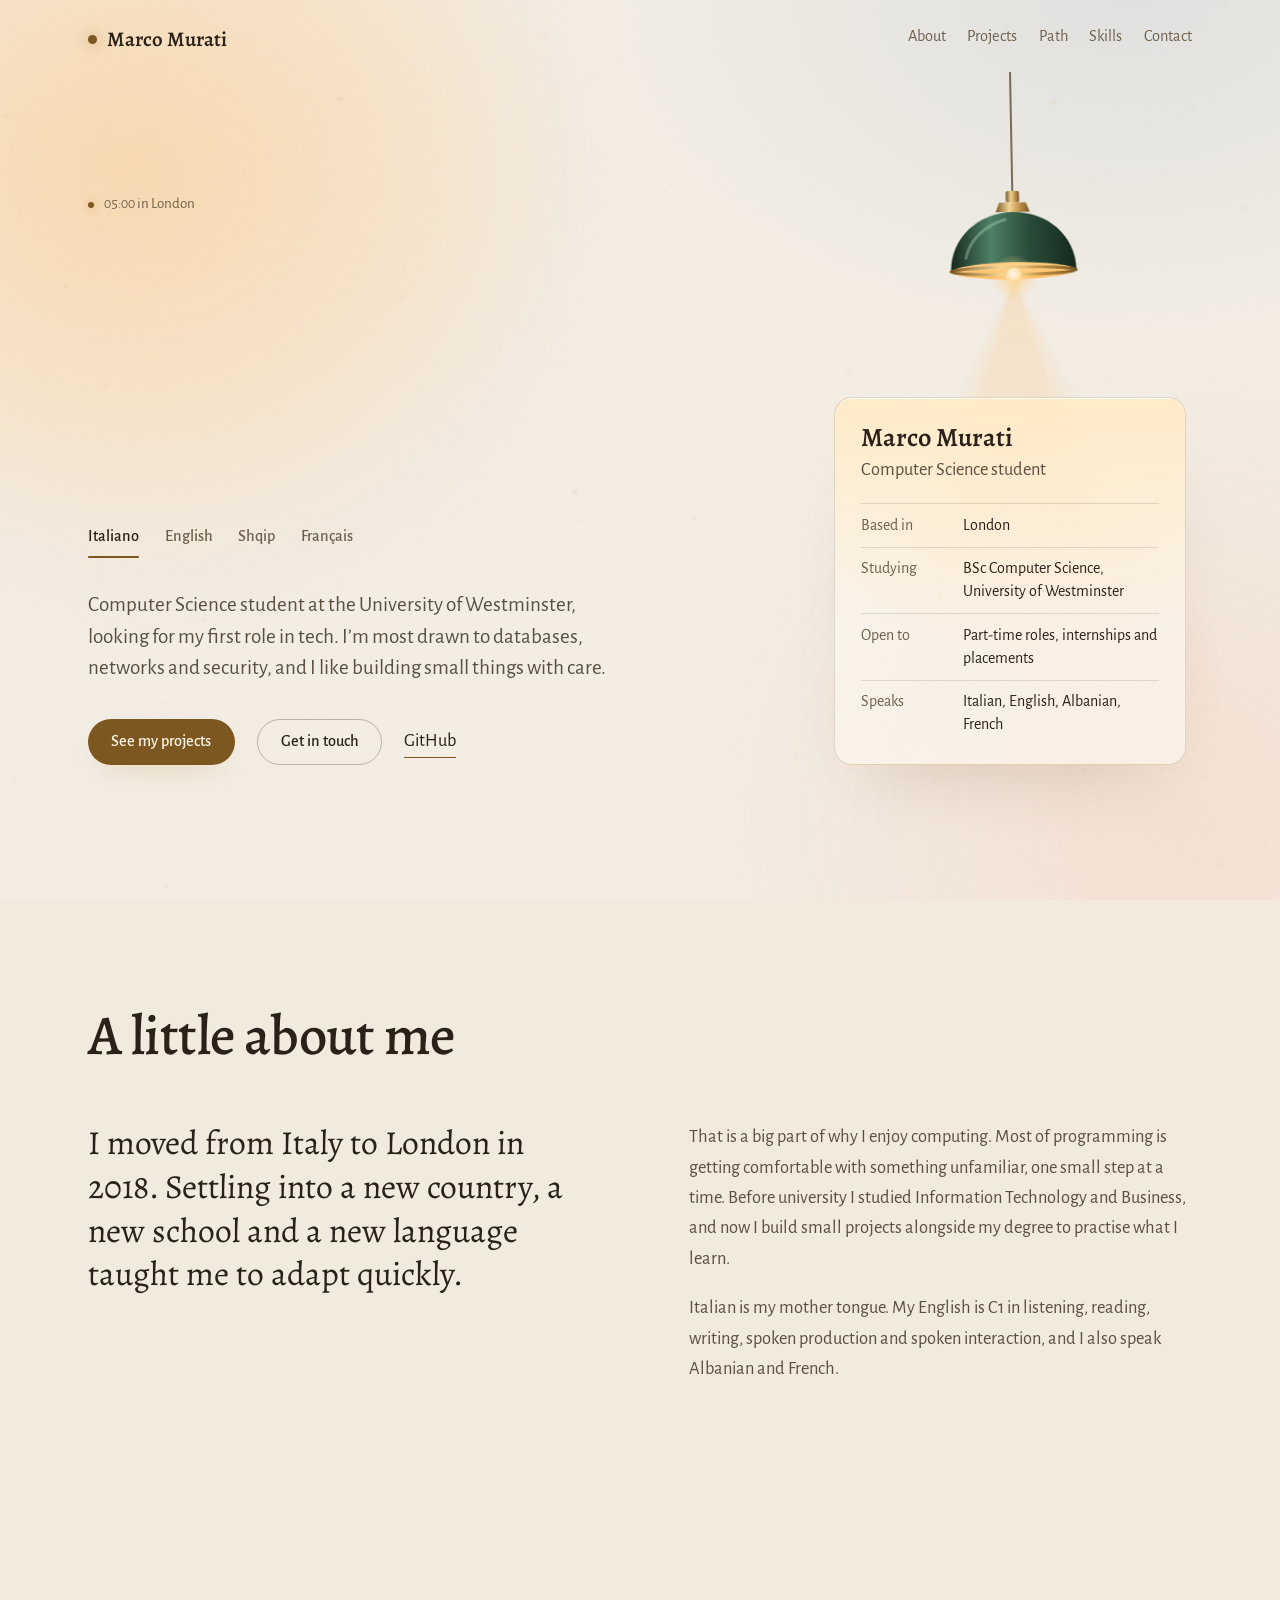
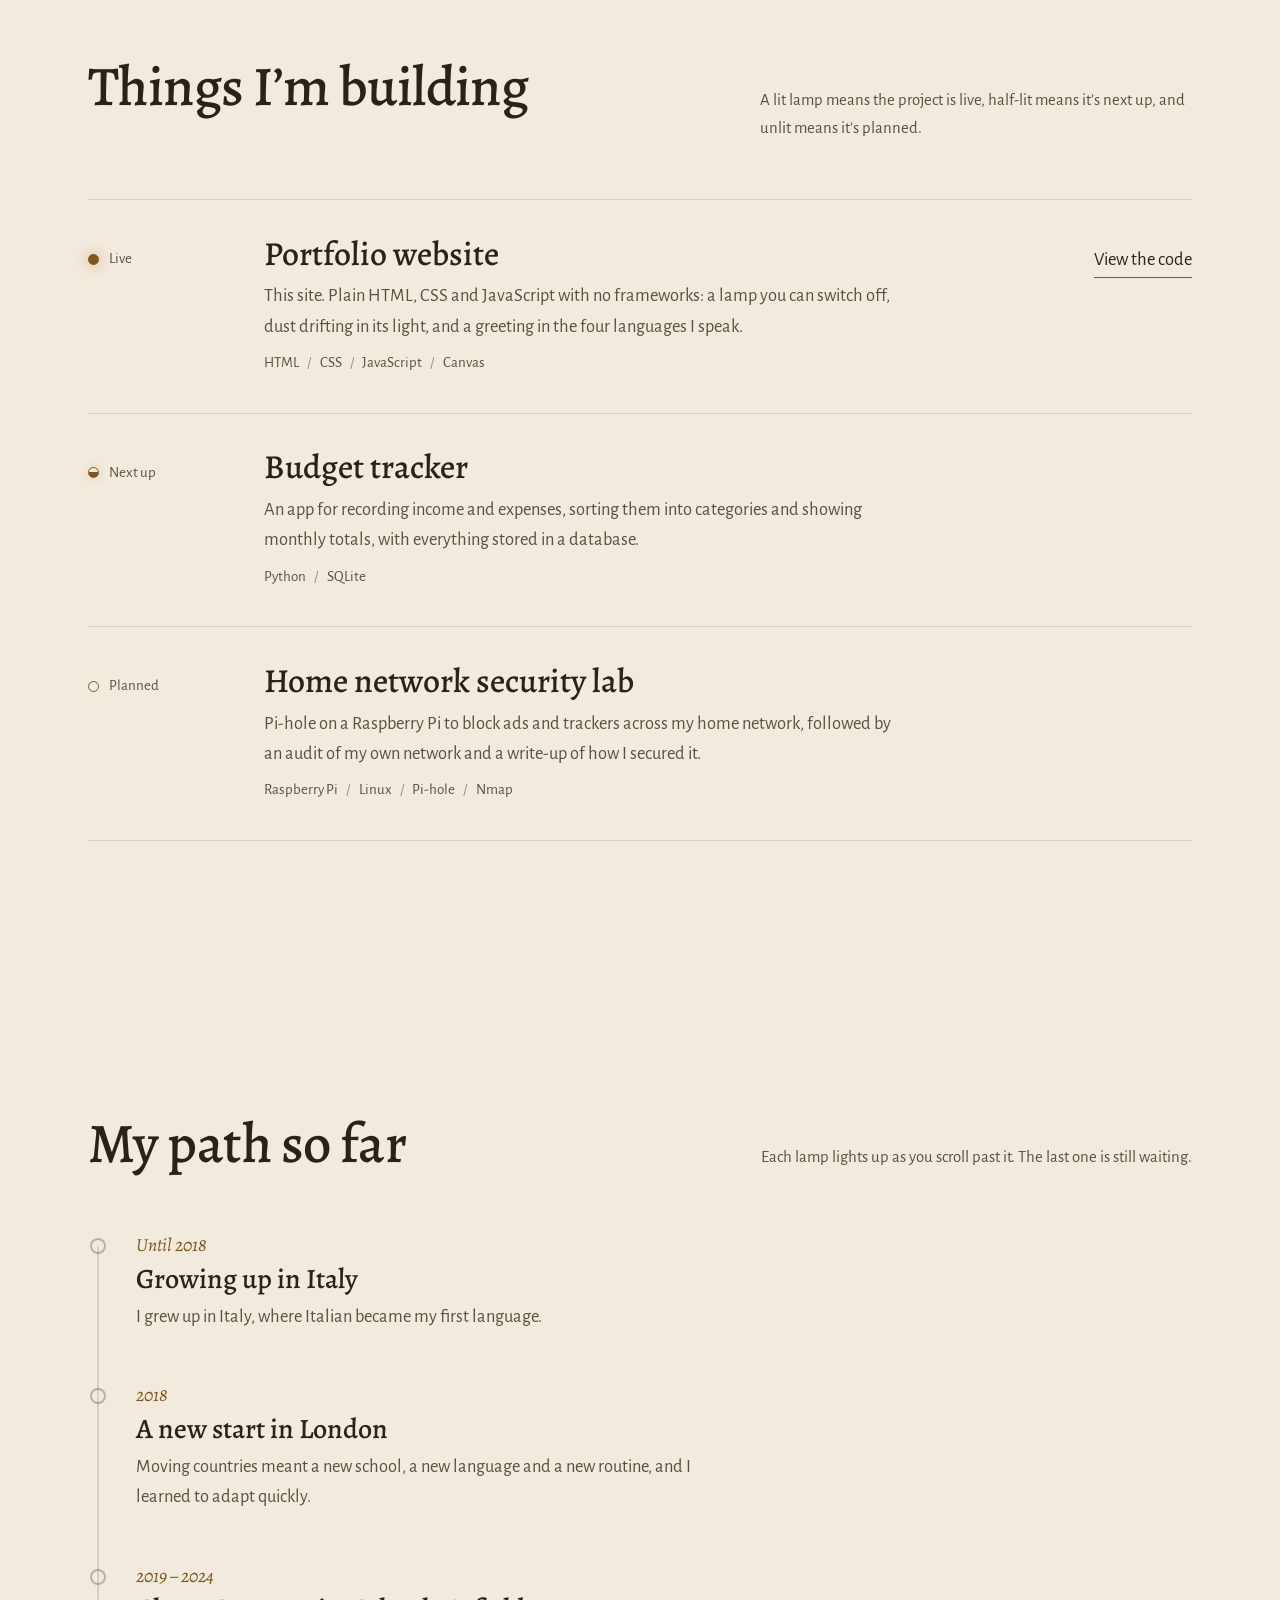
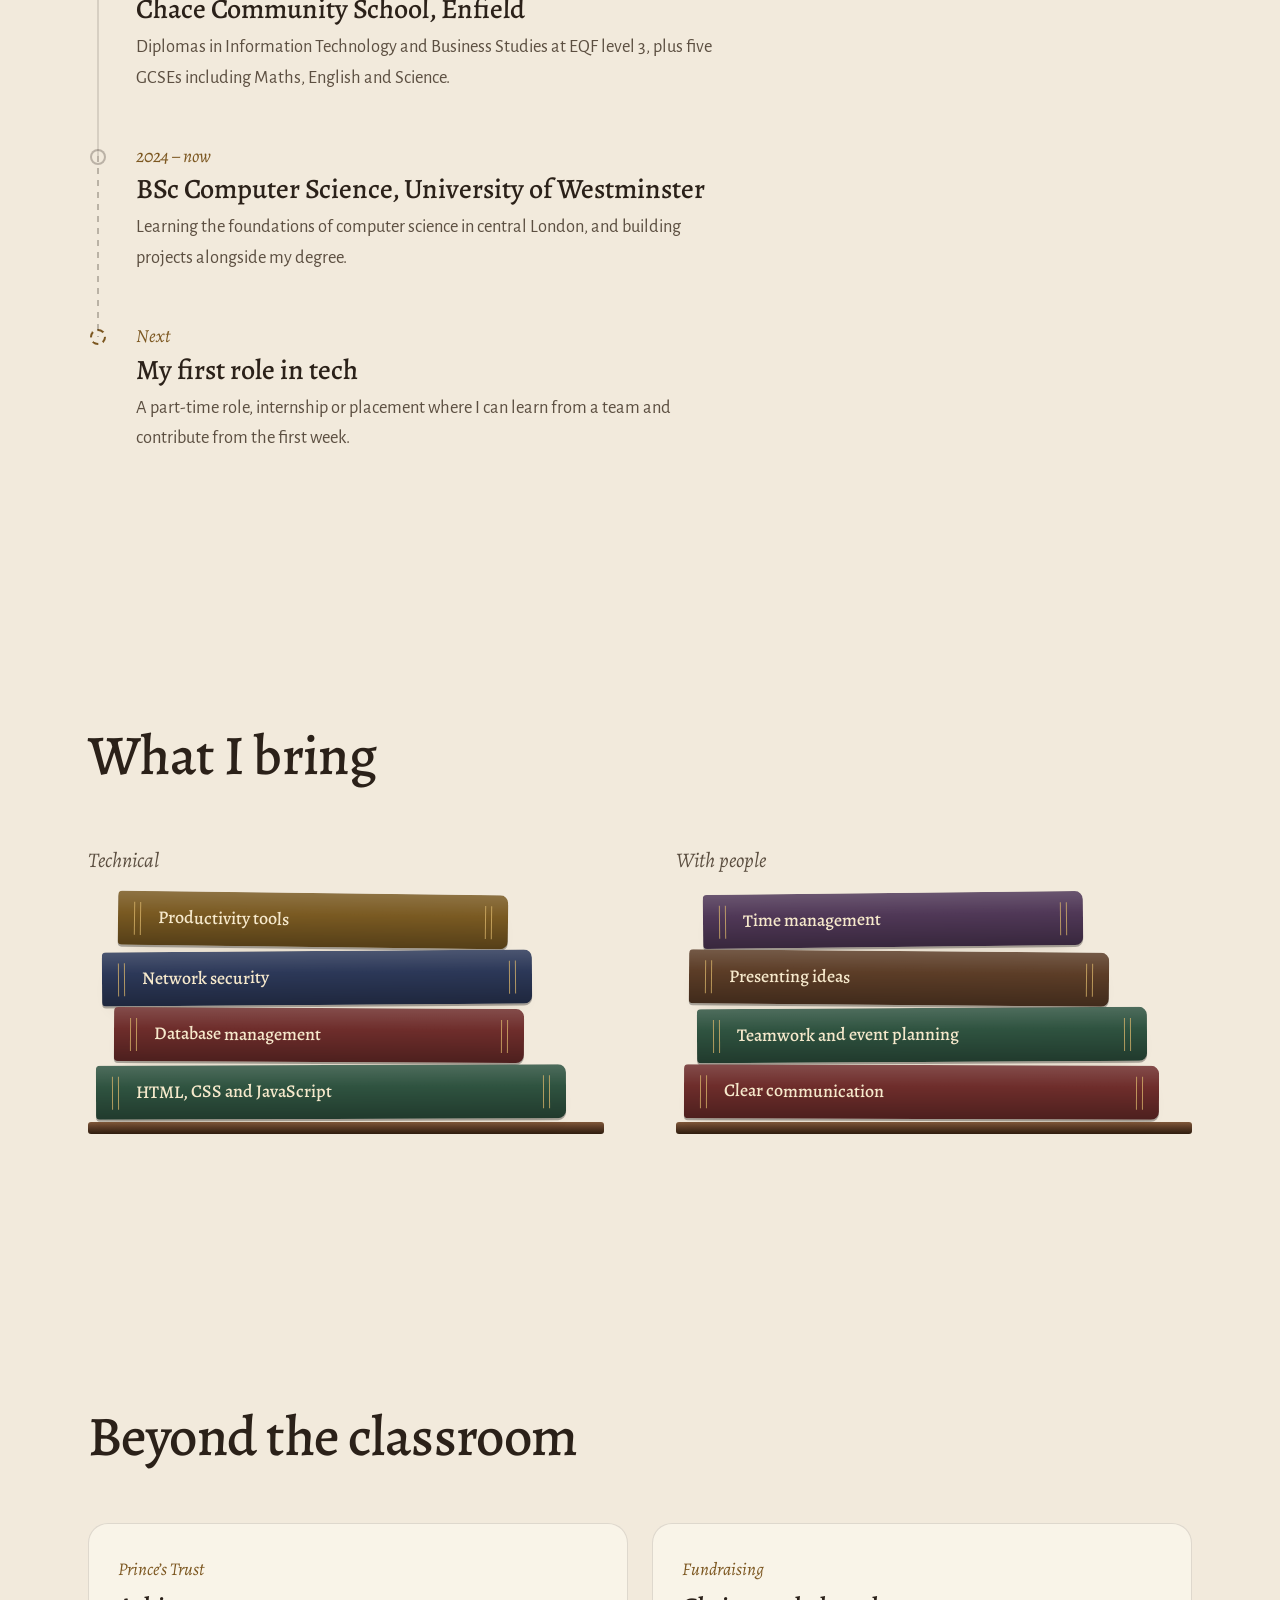
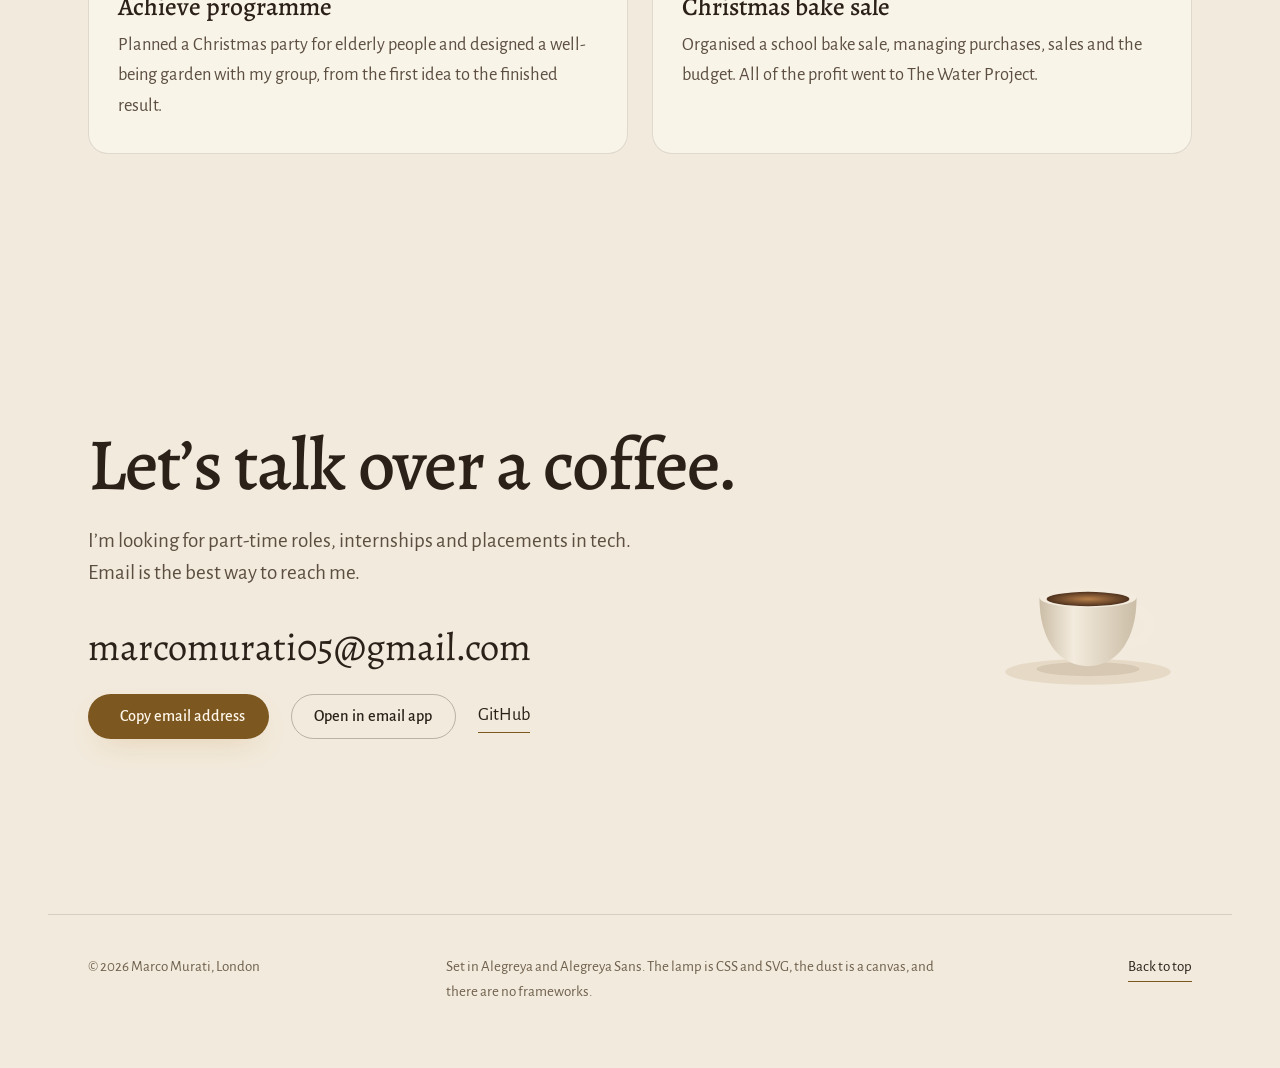
==== index.html @ 378759bd "Add files via upload" ====
<!DOCTYPE html>
<html lang="en">
<head>
<meta charset="UTF-8">
<meta name="viewport" content="width=device-width, initial-scale=1.0, viewport-fit=cover">
<title>Marco Murati</title>
<meta name="description" content="Marco Murati, Computer Science student at the University of Westminster, London.">
<link rel="preconnect" href="https://fonts.googleapis.com">
<link rel="preconnect" href="https://fonts.gstatic.com" crossorigin>
<link href="https://fonts.googleapis.com/css2?family=Alegreya:ital,wght@0,400..800;1,400..800&family=Alegreya+Sans:ital,wght@0,400;0,500;0,700;1,400&display=swap" rel="stylesheet">
<script>document.documentElement.classList.add("js");</script>
<style>
/* Concept: an evening study in London. A hanging lamp lights the page, dust drifts in its beam,
   and the room deepens from dusk to evening as you scroll. Dark theme is the evening, light theme the morning.
   Layout: one generous left-aligned column; the hero pairs a large greeting with the lamp and a name card. */
:root {
  --bg: #16110e;
  --sky-a-base: #17141a;
  --sky-a-1: rgba(118, 138, 190, 0.12);
  --sky-a-2: rgba(255, 170, 90, 0.10);
  --sky-b-base: #1b130e;
  --sky-b-1: rgba(255, 155, 75, 0.14);
  --sky-b-2: rgba(70, 125, 95, 0.11);
  --glow-1: rgba(255, 172, 92, 0.15);
  --glow-2: rgba(255, 120, 72, 0.08);
  --grain: 0.07;

  --ink: #f2e8d8;
  --ink-soft: #cdbda5;
  --ink-faint: #9d8d77;
  --rule: rgba(242, 232, 216, 0.12);
  --rule-strong: rgba(242, 232, 216, 0.26);
  --brass: #dcb672;
  --brass-ink: #20170f;
  --brass-glow: rgba(232, 180, 100, 0.45);
  --brass-glow-soft: rgba(232, 180, 100, 0.18);
  --surface: rgba(255, 236, 210, 0.045);
  --card-lit: rgba(255, 200, 130, 0.13);
  --card-edge: rgba(255, 226, 180, 0.2);
  --spot: rgba(255, 196, 120, 0.10);
  --header-bg: rgba(22, 17, 14, 0.74);
  --beam: rgba(255, 196, 120, 0.2);
  --text-glow: rgba(255, 186, 104, 0.22);
  --mote: #ffd6a0;
  --mote-strength: 1;
  --shadow: rgba(0, 0, 0, 0.45);
  --cord-color: #7a6752;
  --steam: rgba(242, 232, 216, 0.34);

  /* Objects in the room look the same morning and evening */
  --enamel-1: #4f8065;
  --enamel-2: #2a4d3a;
  --enamel-3: #15281e;
  --enamel-hi: #a3c7ae;
  --metal-1: #f0d595;
  --metal-2: #c0934a;
  --metal-3: #7a5622;
  --bulb-1: #fffaf0;
  --bulb-2: #ffd38a;
  --glow-in: #ffb95e;
  --book-hi: rgba(255, 255, 255, 0.15);
  --book-lo: rgba(0, 0, 0, 0.3);
  --book-ink: #f6e9cc;
  --gilt: #dcb76c;
  --book-green: #2f5340;
  --book-oxblood: #6e2d2b;
  --book-navy: #2c3858;
  --book-ochre: #7a5a22;
  --book-plum: #503857;
  --book-walnut: #5c3d27;
  --plank: #5a3b26;
  --plank-hi: #80583a;
  --plank-lo: #2f1d0e;
  --cup: #f3ebdd;
  --cup-shade: #cbbda6;
  --saucer: #e6dac6;
  --coffee: #3a2215;
  --crema: #b8804a;

  --serif: "Alegreya", "Iowan Old Style", "Palatino Linotype", Palatino, Georgia, serif;
  --sans: "Alegreya Sans", "Gill Sans", "Segoe UI", system-ui, -apple-system, sans-serif;
  --step--1: 0.94rem;
  --step-0: 1.15rem;
  --step-1: 1.32rem;
  --page: 74rem;
  --ease: cubic-bezier(0.2, 0.75, 0.1, 1);
  color-scheme: dark;
}
@media (prefers-color-scheme: light) {
  :root:not([data-theme="dark"]) {
    --bg: #f2eadc;
    --sky-a-base: #f4eee5;
    --sky-a-1: rgba(150, 176, 205, 0.2);
    --sky-a-2: rgba(255, 206, 140, 0.32);
    --sky-b-base: #f1e3ca;
    --sky-b-1: rgba(255, 172, 92, 0.24);
    --sky-b-2: rgba(120, 165, 125, 0.14);
    --glow-1: rgba(255, 196, 120, 0.3);
    --glow-2: rgba(255, 150, 100, 0.14);
    --grain: 0.05;
    --ink: #2b2119;
    --ink-soft: #5c4f41;
    --ink-faint: #6f604d;
    --rule: rgba(43, 33, 25, 0.13);
    --rule-strong: rgba(43, 33, 25, 0.28);
    --brass: #7c5720;
    --brass-ink: #fff7ea;
    --brass-glow: rgba(190, 130, 50, 0.35);
    --brass-glow-soft: rgba(190, 130, 50, 0.16);
    --surface: rgba(255, 251, 243, 0.55);
    --card-lit: rgba(255, 234, 196, 0.9);
    --card-edge: rgba(255, 255, 255, 0.75);
    --spot: rgba(255, 190, 110, 0.18);
    --header-bg: rgba(242, 234, 220, 0.8);
    --beam: rgba(255, 184, 96, 0.22);
    --text-glow: transparent;
    --mote: #c4893a;
    --mote-strength: 0.55;
    --shadow: rgba(90, 60, 25, 0.2);
    --cord-color: #7a6a56;
    --steam: rgba(43, 33, 25, 0.28);
    color-scheme: light;
  }
}
:root[data-theme="light"] {
  --bg: #f2eadc;
  --sky-a-base: #f4eee5;
  --sky-a-1: rgba(150, 176, 205, 0.2);
  --sky-a-2: rgba(255, 206, 140, 0.32);
  --sky-b-base: #f1e3ca;
  --sky-b-1: rgba(255, 172, 92, 0.24);
  --sky-b-2: rgba(120, 165, 125, 0.14);
  --glow-1: rgba(255, 196, 120, 0.3);
  --glow-2: rgba(255, 150, 100, 0.14);
  --grain: 0.05;
  --ink: #2b2119;
  --ink-soft: #5c4f41;
  --ink-faint: #6f604d;
  --rule: rgba(43, 33, 25, 0.13);
  --rule-strong: rgba(43, 33, 25, 0.28);
  --brass: #7c5720;
  --brass-ink: #fff7ea;
  --brass-glow: rgba(190, 130, 50, 0.35);
  --brass-glow-soft: rgba(190, 130, 50, 0.16);
  --surface: rgba(255, 251, 243, 0.55);
  --card-lit: rgba(255, 234, 196, 0.9);
  --card-edge: rgba(255, 255, 255, 0.75);
  --spot: rgba(255, 190, 110, 0.18);
  --header-bg: rgba(242, 234, 220, 0.8);
  --beam: rgba(255, 184, 96, 0.22);
  --text-glow: transparent;
  --mote: #c4893a;
  --mote-strength: 0.55;
  --shadow: rgba(90, 60, 25, 0.2);
  --cord-color: #7a6a56;
  --steam: rgba(43, 33, 25, 0.28);
  color-scheme: light;
}

/* ---------- Basics ---------- */
* { box-sizing: border-box; }
html { scroll-behavior: smooth; }
body {
  background: var(--bg);
  color: var(--ink);
  font-family: var(--sans);
  font-size: var(--step-0);
  line-height: 1.65;
  -webkit-font-smoothing: antialiased;
  text-rendering: optimizeLegibility;
}
::selection { background: var(--brass); color: var(--brass-ink); }
h1, h2, h3 { margin: 0; font-family: var(--serif); font-weight: 500; line-height: 1.1; text-wrap: balance; }
p { margin: 0; }
a { color: inherit; }
a:focus-visible, button:focus-visible { outline: 2px solid var(--brass); outline-offset: 4px; border-radius: 6px; }
.sr-only { position: absolute; width: 1px; height: 1px; padding: 0; margin: -1px; overflow: hidden; clip: rect(0 0 0 0); white-space: nowrap; border: 0; }

.site { position: relative; overflow-x: clip; }
.wrap {
  width: 100%;
  max-width: var(--page);
  margin-inline: auto;
  padding-left: max(16px, env(safe-area-inset-left, 0px));
  padding-right: max(16px, env(safe-area-inset-right, 0px));
}
@media (min-width: 48rem) {
  .wrap {
    padding-left: max(2.5rem, env(safe-area-inset-left, 0px));
    padding-right: max(2.5rem, env(safe-area-inset-right, 0px));
  }
}

/* ---------- The room: background light, dust and grain ---------- */
.scene { position: fixed; inset: 0; z-index: 0; overflow: hidden; pointer-events: none; contain: strict; }
.sky { position: absolute; inset: 0; }
.sky-a {
  background:
    radial-gradient(60% 55% at 88% 0%, var(--sky-a-1), transparent 70%),
    radial-gradient(55% 60% at 8% 18%, var(--sky-a-2), transparent 70%),
    var(--sky-a-base);
}
.sky-b {
  opacity: 0;
  background:
    radial-gradient(70% 60% at 55% 100%, var(--sky-b-1), transparent 70%),
    radial-gradient(50% 60% at 0% 60%, var(--sky-b-2), transparent 70%),
    var(--sky-b-base);
}
.glow { position: absolute; width: 72vmax; height: 72vmax; border-radius: 50%; transition: opacity 0.8s ease; will-change: transform; }
.glow-1 { left: -24vmax; top: -22vmax; background: radial-gradient(closest-side, var(--glow-1), transparent); animation: drift-a 40s ease-in-out infinite alternate; }
.glow-2 { right: -28vmax; bottom: -30vmax; background: radial-gradient(closest-side, var(--glow-2), transparent); animation: drift-b 52s ease-in-out infinite alternate; }
.site[data-lamp="off"] .glow { opacity: 0.4; }
@keyframes drift-a {
  0% { transform: translate3d(0, 0, 0) scale(1); }
  50% { transform: translate3d(9vmax, 7vmax, 0) scale(1.08); }
  100% { transform: translate3d(4vmax, 16vmax, 0) scale(0.95); }
}
@keyframes drift-b {
  0% { transform: translate3d(0, 0, 0) scale(1); }
  50% { transform: translate3d(-10vmax, -6vmax, 0) scale(1.1); }
  100% { transform: translate3d(-3vmax, -14vmax, 0) scale(0.97); }
}
.motes { position: absolute; inset: 0; width: 100%; height: 100%; }
.grain {
  position: absolute;
  inset: 0;
  opacity: var(--grain);
  background-image: url("data:image/svg+xml,%3Csvg xmlns='http://www.w3.org/2000/svg' width='180' height='180'%3E%3Cfilter id='n'%3E%3CfeTurbulence type='fractalNoise' baseFrequency='0.8' numOctaves='3' stitchTiles='stitch'/%3E%3CfeColorMatrix values='0 0 0 0 0.5 0 0 0 0 0.5 0 0 0 0 0.5 0 0 0 0.7 0'/%3E%3C/filter%3E%3Crect width='100%25' height='100%25' filter='url(%23n)'/%3E%3C/svg%3E");
}

/* ---------- Header ---------- */
.site-header {
  position: sticky;
  top: env(safe-area-inset-top, 0px);
  z-index: 30;
  border-bottom: 1px solid transparent;
  transition: background-color 0.4s ease, border-color 0.4s ease;
}
.site-header.is-scrolled {
  background: var(--header-bg);
  border-bottom-color: var(--rule);
  -webkit-backdrop-filter: blur(14px);
  backdrop-filter: blur(14px);
}
.nav { display: flex; align-items: center; justify-content: space-between; gap: 0.5rem 1.5rem; flex-wrap: wrap; padding-block: 0.9rem; }
.brand { display: inline-flex; align-items: center; gap: 0.65rem; font-family: var(--serif); font-weight: 600; font-size: 1.3rem; color: var(--ink); text-decoration: none; }
.brand-dot {
  width: 9px; height: 9px; border-radius: 50%;
  background: var(--brass);
  box-shadow: 0 0 14px 2px var(--brass-glow);
  transition: background-color 0.4s ease, box-shadow 0.4s ease;
}
.site[data-lamp="off"] .brand-dot { background: transparent; box-shadow: inset 0 0 0 1.5px var(--brass); }
.nav-menu { position: relative; }
.nav-links { display: flex; flex-wrap: wrap; gap: 0.2rem 1.35rem; list-style: none; margin: 0; padding: 0 0 0.4rem; font-size: 1.02rem; }
.nav-links a { color: var(--ink-faint); text-decoration: none; transition: color 0.3s ease; }
.nav-links a:hover, .nav-links a.is-active { color: var(--ink); }
.nav-indicator {
  position: absolute; left: 0; top: 0; height: 2px; width: 0;
  border-radius: 2px;
  background: var(--brass);
  box-shadow: 0 0 10px var(--brass-glow);
  opacity: 0;
  pointer-events: none;
  transition: transform 0.6s var(--ease), width 0.6s var(--ease), opacity 0.35s ease;
}
.progress {
  position: absolute; left: 0; right: 0; bottom: -1px; height: 2px;
  transform-origin: 0 50%;
  transform: scaleX(0);
  background: linear-gradient(90deg, transparent, var(--brass));
  pointer-events: none;
}

/* ---------- Buttons and links ---------- */
.btn {
  display: inline-flex; align-items: center; gap: 0.55rem;
  padding: 0.8rem 1.4rem;
  border-radius: 999px;
  border: 1px solid transparent;
  font: 500 1.02rem/1.1 var(--sans);
  text-decoration: none;
  cursor: pointer;
  transition: transform 0.3s var(--ease), box-shadow 0.4s ease, background-color 0.35s ease, color 0.35s ease, border-color 0.35s ease;
}
.btn-primary { background: var(--brass); color: var(--brass-ink); box-shadow: 0 12px 30px -14px var(--brass-glow); }
.btn-primary:hover { transform: translateY(-2px); box-shadow: 0 18px 38px -14px var(--brass-glow); }
.btn-ghost { background: transparent; color: var(--ink); border-color: var(--rule-strong); }
.btn-ghost:hover { border-color: var(--brass); color: var(--brass); transform: translateY(-2px); }
.text-link {
  color: var(--ink);
  text-decoration: none;
  padding-bottom: 2px;
  background: linear-gradient(var(--brass), var(--brass)) 0 100% / 100% 1px no-repeat;
  transition: color 0.3s ease, background-size 0.3s ease;
}
.text-link:hover { color: var(--brass); background-size: 100% 2px; }

/* ---------- Hero ---------- */
main, .site-footer { position: relative; z-index: 1; }
.hero { position: relative; display: grid; grid-template-columns: minmax(0, 1fr); padding-bottom: clamp(4rem, 9vw, 6.5rem); }
.hero-main { position: relative; z-index: 1; min-width: 0; display: grid; padding-top: 6.5rem; pointer-events: none; }
.hero-main > * { pointer-events: auto; }
.clock { justify-self: start; display: inline-flex; align-items: center; gap: 0.6rem; margin-bottom: 1.3rem; font-size: var(--step--1); color: var(--ink-faint); font-variant-numeric: tabular-nums; }
.clock::before { content: ""; width: 6px; height: 6px; border-radius: 50%; background: var(--brass); box-shadow: 0 0 10px 1px var(--brass-glow); }
.greeting { font-weight: 500; }
.greet {
  display: block;
  font-size: min(6.5rem, 12.5vw);
  line-height: 1.04;
  letter-spacing: -0.015em;
  color: var(--ink);
  text-shadow: 0 0 0.6em var(--text-glow);
}
.greet-line { display: block; overflow: hidden; padding: 0.08em 0.1em 0.18em 0; margin-bottom: -0.2em; }
.greet-text { display: inline-block; white-space: nowrap; }
.ch {
  display: inline-block;
  transition:
    transform 0.9s var(--ease) calc(var(--base, 0ms) + var(--i, 0) * 26ms),
    opacity 0.7s ease calc(var(--base, 0ms) + var(--i, 0) * 26ms);
}
.greet.is-pre .ch { transform: translateY(115%); opacity: 0; transition: none; }
.greet.is-out .ch {
  transform: translateY(-115%);
  opacity: 0;
  transition:
    transform 0.5s cubic-bezier(0.55, 0, 0.8, 0.2) calc(var(--i, 0) * 14ms),
    opacity 0.4s ease calc(var(--i, 0) * 14ms);
}
html.js .greet { visibility: hidden; animation: show-anyway 0s 2.5s forwards; }
html.js .greet.is-built { visibility: visible; animation: none; }
@keyframes show-anyway { to { visibility: visible; } }
.greet-measure { position: absolute; left: -9999px; top: 0; visibility: hidden; white-space: nowrap; font-family: var(--serif); font-weight: 500; letter-spacing: -0.015em; font-size: 100px; line-height: 1; pointer-events: none; }

.switcher { position: relative; justify-self: start; display: flex; flex-wrap: wrap; gap: 0.3rem 1.6rem; margin-top: 1.5rem; padding-bottom: 0.6rem; }
.switch {
  appearance: none; background: none; border: 0; padding: 0.2rem 0; margin: 0;
  font: 500 1.02rem/1.3 var(--sans);
  color: var(--ink-faint);
  cursor: pointer;
  transition: color 0.3s ease;
}
.switch:hover, .switch.is-active { color: var(--ink); }
.switch-track {
  position: absolute; left: 0; top: 0; height: 2px; width: 0;
  border-radius: 2px;
  overflow: hidden;
  background: var(--rule-strong);
  transition: transform 0.6s var(--ease), width 0.6s var(--ease);
}
.switch-fill { position: absolute; inset: 0; background: var(--brass); transform-origin: 0 50%; }
.switch-fill.run { animation: fill-line var(--cycle, 4.4s) linear forwards; }
.switcher.paused .switch-fill.run { animation-play-state: paused; }
@keyframes fill-line { from { transform: scaleX(0); } to { transform: scaleX(1); } }

.intro { margin-top: 1.8rem; max-width: 33rem; font-size: var(--step-1); line-height: 1.5; color: var(--ink-soft); }
.hero-actions { justify-self: start; display: flex; flex-wrap: wrap; align-items: center; gap: 0.85rem 1.4rem; margin-top: 2.2rem; }

/* The hanging lamp */
.hero-aside { display: contents; }
.pendant {
  --shade-w: 4.6rem;
  --cord-len: 1.6rem;
  --beam-w: 21rem;
  --beam-h: 25rem;
  position: absolute;
  top: 0;
  right: calc(max(16px, env(safe-area-inset-right, 0px)) + 0.25rem);
  z-index: 0;
  width: var(--shade-w);
  transform-origin: 50% 0;
  will-change: transform;
}
.pendant-drop { position: relative; }
.cord { display: block; width: 2px; height: var(--cord-len); margin-inline: auto; background: var(--cord-color); }
.shade-btn {
  display: block;
  width: var(--shade-w);
  margin: -1px auto 0;
  padding: 0;
  border: 0;
  background: none;
  cursor: pointer;
  border-radius: 50% 50% 16px 16px / 70% 70% 16px 16px;
  -webkit-tap-highlight-color: transparent;
}
.shade { display: block; width: 100%; height: auto; overflow: visible; }
.lamp-inner, .lamp-bulb, .lamp-halo { transition: opacity 0.25s ease; }
.site[data-lamp="off"] .lamp-inner { opacity: 0.12; }
.site[data-lamp="off"] .lamp-bulb { opacity: 0.35; }
.site[data-lamp="off"] .lamp-halo { opacity: 0; }
.beam {
  position: absolute;
  left: 50%;
  top: calc(var(--cord-len) + var(--shade-w) * 0.56);
  width: var(--beam-w);
  height: var(--beam-h);
  margin-left: calc(var(--beam-w) / -2);
  z-index: -1;
  pointer-events: none;
  background: conic-gradient(from 152deg at 50% 0%, transparent 0deg, var(--beam) 14deg, var(--beam) 42deg, transparent 56deg);
  -webkit-mask-image: linear-gradient(to bottom, #000 0%, rgba(0, 0, 0, 0.55) 48%, transparent 100%);
  mask-image: linear-gradient(to bottom, #000 0%, rgba(0, 0, 0, 0.55) 48%, transparent 100%);
  transition: opacity 0.25s ease;
}
.site[data-lamp="off"] .beam { opacity: 0; }

/* Name card under the lamp */
.namecard {
  position: relative;
  z-index: 1;
  width: 100%;
  max-width: 22rem;
  margin-top: 3rem;
  padding: 1.5rem 1.6rem 1.1rem;
  border-radius: 18px;
  border: 1px solid var(--rule);
  background: linear-gradient(180deg, var(--card-lit), var(--surface) 62%);
  box-shadow: inset 0 1px 0 var(--card-edge), 0 40px 70px -40px var(--shadow);
}
.site[data-lamp="off"] .namecard { --card-lit: var(--surface); --card-edge: var(--rule); }
.nc-name { font-family: var(--serif); font-size: 1.65rem; font-weight: 600; line-height: 1.15; }
.nc-role { color: var(--ink-soft); margin-top: 0.15rem; }
.nc-list { margin: 1.1rem 0 0; }
.nc-list div { display: grid; grid-template-columns: 5.4rem minmax(0, 1fr); gap: 1rem; padding-block: 0.6rem; border-top: 1px solid var(--rule); font-size: 1rem; line-height: 1.45; }
.nc-list dt { color: var(--ink-faint); }
.nc-list dd { margin: 0; }

@media (min-width: 62rem) {
  .hero { grid-template-columns: minmax(0, 1.3fr) minmax(17rem, 0.7fr); column-gap: clamp(2.5rem, 5vw, 5rem); }
  .hero-main { padding-top: 7.5rem; }
  .hero-aside { display: flex; flex-direction: column; align-items: center; position: relative; z-index: 0; }
  .pendant { position: relative; top: auto; right: auto; --shade-w: 9.5rem; --cord-len: 7.5rem; --beam-w: 36rem; --beam-h: 32rem; }
  .namecard { margin-top: auto; }
}

/* ---------- Sections ---------- */
.section { padding-block: clamp(4.5rem, 11vw, 8.5rem); scroll-margin-top: 6.5rem; }
@media (min-width: 48rem) { .section { scroll-margin-top: 4.5rem; } }
.section-head { display: flex; flex-wrap: wrap; align-items: baseline; justify-content: space-between; gap: 1rem 3rem; margin-bottom: clamp(2.25rem, 5vw, 3.5rem); }
.section-title { font-size: clamp(2.2rem, 5vw, 3.5rem); letter-spacing: -0.01em; }
.section-note { max-width: 27rem; color: var(--ink-soft); font-size: 1.05rem; }

/* About */
.about-grid { display: grid; grid-template-columns: minmax(0, 1fr); gap: 2rem; }
.lead { font-family: var(--serif); font-size: clamp(1.55rem, 2.8vw, 2.1rem); line-height: 1.3; max-width: 30rem; }
.about-body { display: grid; gap: 1.2rem; color: var(--ink-soft); max-width: 36rem; }
@media (min-width: 56rem) { .about-grid { grid-template-columns: minmax(0, 1.05fr) minmax(0, 1fr); gap: 4.5rem; } }

/* Projects */
.projects { list-style: none; margin: 0; padding: 0; }
.projects::after { content: ""; display: block; height: 1px; background: var(--rule); }
.project {
  --bleed: 0.75rem;
  position: relative;
  isolation: isolate;
  display: grid;
  grid-template-columns: minmax(0, 1fr);
  gap: 0.75rem;
  padding: 1.9rem var(--bleed);
  margin-inline: calc(var(--bleed) * -1);
  border-radius: 18px;
}
.project::after { content: ""; position: absolute; top: 0; left: var(--bleed); right: var(--bleed); height: 1px; background: var(--rule); }
.project::before {
  content: "";
  position: absolute;
  inset: 0;
  z-index: -1;
  border-radius: inherit;
  background: radial-gradient(28rem circle at var(--mx, 50%) var(--my, 50%), var(--spot), transparent 65%);
  opacity: 0;
  transition: opacity 0.45s ease;
}
.project:hover::before { opacity: 1; }
.p-status { display: inline-flex; align-items: center; gap: 0.65rem; font-size: var(--step--1); color: var(--ink-soft); white-space: nowrap; }
.p-body { display: grid; gap: 0.55rem; min-width: 0; }
.p-body h3 { font-size: clamp(1.6rem, 3vw, 2.1rem); transition: color 0.35s ease, transform 0.5s var(--ease); }
.project:hover h3 { color: var(--brass); transform: translateX(0.35rem); }
.p-body > p { color: var(--ink-soft); max-width: 40rem; }
.tools { font-size: var(--step--1); color: var(--ink-faint); }
.tools span + span::before { content: "/"; margin: 0 0.55em; opacity: 0.6; }
.p-link { justify-self: start; }
@media (min-width: 52rem) {
  .project { --bleed: 1.5rem; grid-template-columns: 8.5rem minmax(0, 1fr) auto; column-gap: 2.5rem; align-items: start; padding-block: 2.3rem; }
  .p-status { padding-top: 0.7rem; }
  .p-link { padding-top: 0.6rem; }
}
.lampdot { position: relative; flex: none; width: 11px; height: 11px; border-radius: 50%; border: 1.5px solid var(--brass); }
.lampdot.is-lit { background: var(--brass); animation: breathe 3.8s ease-in-out infinite; box-shadow: 0 0 12px 2px var(--brass-glow); }
.lampdot.is-warm { background: linear-gradient(to top, var(--brass) 50%, transparent 50%); box-shadow: 0 0 8px 1px var(--brass-glow-soft); }
@keyframes breathe {
  0%, 100% { box-shadow: 0 0 9px 1px var(--brass-glow); }
  50% { box-shadow: 0 0 18px 5px var(--brass-glow); }
}

/* Path */
.path { position: relative; padding-left: 3rem; max-width: 44rem; }
.path-items { list-style: none; margin: 0; padding: 0; }
.path-track, .path-fill, .path-dash { position: absolute; left: 0.6rem; width: 2px; margin-left: -1px; top: 0; height: 0; pointer-events: none; }
.path-track { background: var(--rule); }
.path-fill { background: var(--brass); transform-origin: 50% 0; transform: scaleY(0); box-shadow: 0 0 12px var(--brass-glow-soft); }
.path-dash { background: repeating-linear-gradient(to bottom, var(--rule-strong) 0 6px, transparent 6px 12px); }
.milestone { position: relative; padding-bottom: 3rem; }
.milestone:last-child { padding-bottom: 0; }
.m-dot {
  position: absolute;
  left: calc(-3rem + 0.6rem - 8px);
  top: 0.5rem;
  width: 16px; height: 16px;
  border-radius: 50%;
  border: 2px solid var(--rule-strong);
  background: var(--bg);
  transition: background-color 0.5s ease, border-color 0.5s ease, box-shadow 0.7s ease;
}
.milestone.is-lit .m-dot { background: var(--brass); border-color: var(--brass); box-shadow: 0 0 0 5px var(--brass-glow-soft), 0 0 22px 4px var(--brass-glow); }
.milestone.is-future .m-dot { border-style: dashed; border-color: var(--brass); animation: waiting 2.8s ease-in-out infinite; }
@keyframes waiting {
  0%, 100% { box-shadow: 0 0 0 0 var(--brass-glow-soft); }
  50% { box-shadow: 0 0 0 7px var(--brass-glow-soft); }
}
.m-when { font-family: var(--serif); font-style: italic; color: var(--brass); font-size: 1.15rem; font-variant-numeric: oldstyle-nums; }
.milestone h3 { font-size: clamp(1.4rem, 2.6vw, 1.75rem); margin-top: 0.2rem; }
.m-text { color: var(--ink-soft); margin-top: 0.45rem; max-width: 36rem; }

/* Skills: two stacks of books */
.shelves { display: grid; grid-template-columns: minmax(0, 1fr); gap: 3.5rem; }
@media (min-width: 52rem) { .shelves { grid-template-columns: repeat(2, minmax(0, 1fr)); gap: 4.5rem; } }
.shelf-label { font-family: var(--serif); font-style: italic; color: var(--ink-soft); font-size: 1.3rem; margin-bottom: 1rem; }
.books { list-style: none; margin: 0; padding: 0 0.5rem; display: grid; gap: 3px; }
.book { width: var(--w, 90%); margin-left: var(--x, 0); transform: rotate(var(--r, 0deg)); }
.spine {
  position: relative;
  display: flex;
  align-items: center;
  min-height: 3.4rem;
  padding: 0.55rem 2.5rem;
  border-radius: 4px 8px 8px 4px;
  background: linear-gradient(180deg, var(--book-hi) 0%, transparent 40%, var(--book-lo) 100%), var(--c, var(--book-walnut));
  color: var(--book-ink);
  font-family: var(--serif);
  font-weight: 500;
  font-size: 1.12rem;
  line-height: 1.2;
  box-shadow: 0 2px 0 var(--book-lo), 0 12px 20px -14px var(--shadow);
  transition: transform 0.55s cubic-bezier(0.2, 0.8, 0.2, 1), box-shadow 0.55s ease;
}
.spine::before, .spine::after { content: ""; position: absolute; top: 20%; bottom: 20%; width: 5px; border-left: 1px solid var(--gilt); border-right: 1px solid var(--gilt); opacity: 0.75; }
.spine::before { left: 1rem; }
.spine::after { right: 1rem; }
.book:hover .spine { transform: translateX(0.9rem); box-shadow: 0 2px 0 var(--book-lo), 0 18px 26px -14px var(--shadow); }
.plank { height: 0.75rem; margin-top: 2px; border-radius: 3px; background: linear-gradient(180deg, var(--plank-hi), var(--plank) 45%, var(--plank-lo)); box-shadow: 0 18px 30px -14px var(--shadow); }

/* Beyond the classroom */
.notes { display: grid; grid-template-columns: minmax(0, 1fr); gap: 1.25rem; }
@media (min-width: 52rem) { .notes { grid-template-columns: repeat(2, minmax(0, 1fr)); gap: 1.5rem; } }
.note { display: grid; gap: 0.55rem; align-content: start; padding: 1.9rem 1.8rem 2rem; border-radius: 20px; border: 1px solid var(--rule); background: var(--surface); }
.note-kicker { font-family: var(--serif); font-style: italic; color: var(--brass); font-size: 1.12rem; }
.note h3 { font-size: 1.6rem; }
.note-text { color: var(--ink-soft); }

/* Contact */
.contact-grid { display: grid; grid-template-columns: minmax(0, 1fr); gap: 2.5rem; align-items: center; }
@media (min-width: 56rem) { .contact-grid { grid-template-columns: minmax(0, 1fr) 13rem; gap: 4rem; } }
.contact-title { font-size: clamp(2.5rem, 6.5vw, 4.6rem); letter-spacing: -0.015em; line-height: 1.04; }
.contact-lead { margin-top: 1.4rem; max-width: 34rem; color: var(--ink-soft); font-size: var(--step-1); line-height: 1.5; }
.email { margin-top: 2.2rem; font-family: var(--serif); font-size: clamp(1.45rem, 4.6vw, 2.4rem); line-height: 1.2; overflow-wrap: anywhere; user-select: all; -webkit-user-select: all; }
.contact-actions { display: flex; flex-wrap: wrap; align-items: center; gap: 0.85rem 1.4rem; margin-top: 1.5rem; }
.btn-check { width: 0; height: 1em; opacity: 0; overflow: visible; transition: width 0.3s var(--ease), opacity 0.3s ease; }
.btn-check path { fill: none; stroke: currentColor; stroke-width: 2.4; stroke-linecap: round; stroke-linejoin: round; stroke-dasharray: 20; stroke-dashoffset: 20; transition: stroke-dashoffset 0.45s ease 0.1s; }
.is-copied .btn-check { width: 1em; opacity: 1; }
.is-copied .btn-check path { stroke-dashoffset: 0; }
.copy-note { min-height: 1.6em; margin-top: 0.9rem; font-size: var(--step--1); color: var(--ink-faint); }
.cup-wrap { justify-self: start; width: 9rem; }
@media (min-width: 56rem) { .cup-wrap { justify-self: center; width: 12.5rem; } }
.cup { display: block; width: 100%; height: auto; overflow: visible; }
.steam path { fill: none; stroke: var(--steam); stroke-width: 3; stroke-linecap: round; opacity: 0; transform-box: fill-box; transform-origin: 50% 100%; animation: steam 3.6s ease-in-out infinite; }
.steam .s2 { animation-delay: 1.2s; }
.steam .s3 { animation-delay: 2.4s; }
@keyframes steam {
  0% { opacity: 0; transform: translateY(10px) scaleY(0.8); }
  35% { opacity: 1; }
  100% { opacity: 0; transform: translateY(-16px) scaleY(1.1); }
}

/* Footer */
.site-footer { display: flex; flex-wrap: wrap; justify-content: space-between; align-items: baseline; gap: 1rem 2.5rem; padding-block: 2.5rem 3.5rem; border-top: 1px solid var(--rule); font-size: var(--step--1); color: var(--ink-faint); }
.colophon { max-width: 31rem; }

/* ---------- Motion ---------- */
@media (prefers-reduced-motion: no-preference) {
  html.js .clock { animation: rise 0.9s var(--ease) 0.15s both; }
  html.js .switcher { animation: rise 0.9s var(--ease) 0.9s both; }
  html.js .intro { animation: rise 1s var(--ease) 1s both; }
  html.js .hero-actions { animation: rise 1s var(--ease) 1.1s both; }
  html.js .namecard { animation: rise 1.1s var(--ease) 1.2s both; }
  html.js .pendant-drop { animation: hang 1.5s cubic-bezier(0.3, 1.3, 0.5, 1) backwards; }
  html.js .site[data-lamp="on"] .beam,
  html.js .site[data-lamp="on"] .lamp-halo,
  html.js .site[data-lamp="on"] .lamp-inner,
  html.js .site[data-lamp="on"] .lamp-bulb { animation: flicker-on 1.1s linear var(--flicker-delay, 0.35s) both; }

  .rv { opacity: 0.35; transform: translateY(28px); transition: opacity 1s ease var(--d, 0ms), transform 1.1s var(--ease) var(--d, 0ms); }
  .rv.rv-in { opacity: 1; transform: none; }
  .rv-books .book { opacity: 0.35; transform: translateX(-1.5rem) rotate(var(--r, 0deg)); transition: opacity 0.8s ease calc(var(--n, 0) * 90ms), transform 1s var(--ease) calc(var(--n, 0) * 90ms); }
  .rv-books.rv-in .book { opacity: 1; transform: rotate(var(--r, 0deg)); }
}
@keyframes rise { from { opacity: 0; transform: translateY(18px); } to { opacity: 1; transform: none; } }
@keyframes hang { from { transform: translateY(-115%); } to { transform: translateY(0); } }
@keyframes flicker-on {
  0% { opacity: 0; }
  30% { opacity: 0; }
  34% { opacity: 0.9; }
  40% { opacity: 0.1; }
  48% { opacity: 1; }
  55% { opacity: 0.45; }
  64% { opacity: 1; }
  100% { opacity: 1; }
}
@media (prefers-reduced-motion: reduce) {
  html { scroll-behavior: auto; }
  *, *::before, *::after {
    animation-duration: 0.001ms !important;
    animation-delay: 0ms !important;
    animation-iteration-count: 1 !important;
    transition-duration: 0.001ms !important;
    transition-delay: 0ms !important;
  }
  .steam path { opacity: 0.6; }
}
</style>
</head>
<body>

<div class="site" id="site" data-lamp="on">
  <div class="scene" aria-hidden="true">
    <div class="sky sky-a"></div>
    <div class="sky sky-b" id="sky-b"></div>
    <div class="glow glow-1"></div>
    <div class="glow glow-2"></div>
    <canvas class="motes" id="motes"></canvas>
    <div class="grain"></div>
  </div>

  <header class="site-header" id="header">
    <nav class="nav wrap" aria-label="Main">
      <a class="brand" href="#top"><span class="brand-dot" aria-hidden="true"></span>Marco Murati</a>
      <div class="nav-menu">
        <ul class="nav-links">
          <li><a href="#about">About</a></li>
          <li><a href="#projects">Projects</a></li>
          <li><a href="#path">Path</a></li>
          <li><a href="#skills">Skills</a></li>
          <li><a href="#contact">Contact</a></li>
        </ul>
        <span class="nav-indicator" id="nav-indicator" aria-hidden="true"></span>
      </div>
    </nav>
    <div class="progress" id="progress" aria-hidden="true"></div>
  </header>

  <main>
    <!-- ===== Hero ===== -->
    <section class="hero wrap" id="hero" aria-label="Introduction">
      <div class="hero-main">
        <p class="clock"><span id="clock">London</span></p>
        <h1 class="greeting" id="greeting">
          <span class="sr-only">Hello, I’m Marco Murati.</span>
          <span class="greet" id="greet" lang="it" aria-hidden="true"><span class="greet-line"><span class="greet-text">Ciao,</span></span><span class="greet-line"><span class="greet-text">sono Marco.</span></span></span>
        </h1>
        <div class="switcher" id="switcher" role="group" aria-label="Say hello in another language">
          <button class="switch is-active" type="button" lang="it" aria-pressed="true">Italiano</button>
          <button class="switch" type="button" lang="en" aria-pressed="false">English</button>
          <button class="switch" type="button" lang="sq" aria-pressed="false">Shqip</button>
          <button class="switch" type="button" lang="fr" aria-pressed="false">Français</button>
          <span class="switch-track" id="switch-track" aria-hidden="true"><span class="switch-fill" id="switch-fill"></span></span>
        </div>
        <p class="intro">Computer Science student at the University of Westminster, looking for my first role in tech. I’m most drawn to databases, networks and security, and I like building small things with care.</p>
        <div class="hero-actions">
          <a class="btn btn-primary" href="#projects">See my projects</a>
          <a class="btn btn-ghost" href="#contact">Get in touch</a>
          <a class="text-link" href="https://github.com/marcomurati05-blip" target="_blank" rel="noopener">GitHub</a>
        </div>
      </div>

      <div class="hero-aside">
        <div class="pendant" id="pendant">
          <div class="pendant-drop">
            <span class="cord" aria-hidden="true"></span>
            <button class="shade-btn" id="lamp" type="button" aria-pressed="true" aria-label="Turn the lamp off" title="Switch the lamp">
              <svg class="shade" viewBox="0 0 160 104" aria-hidden="true">
                <defs>
                  <linearGradient id="lamp-enamel" x1="0" y1="0" x2="1" y2="0">
                    <stop offset="0" style="stop-color: var(--enamel-3)"/>
                    <stop offset="0.32" style="stop-color: var(--enamel-1)"/>
                    <stop offset="0.62" style="stop-color: var(--enamel-2)"/>
                    <stop offset="1" style="stop-color: var(--enamel-3)"/>
                  </linearGradient>
                  <linearGradient id="lamp-metal" x1="0" y1="0" x2="1" y2="0">
                    <stop offset="0" style="stop-color: var(--metal-3)"/>
                    <stop offset="0.4" style="stop-color: var(--metal-1)"/>
                    <stop offset="0.7" style="stop-color: var(--metal-2)"/>
                    <stop offset="1" style="stop-color: var(--metal-3)"/>
                  </linearGradient>
                  <radialGradient id="lamp-inside" cx="0.5" cy="0.25" r="0.8">
                    <stop offset="0" style="stop-color: var(--bulb-2)"/>
                    <stop offset="1" style="stop-color: var(--glow-in)"/>
                  </radialGradient>
                  <radialGradient id="lamp-bulbfill" cx="0.45" cy="0.4" r="0.6">
                    <stop offset="0" style="stop-color: var(--bulb-1)"/>
                    <stop offset="1" style="stop-color: var(--bulb-2)"/>
                  </radialGradient>
                  <radialGradient id="lamp-halofill" cx="0.5" cy="0.5" r="0.5">
                    <stop offset="0" style="stop-color: var(--bulb-2); stop-opacity: 0.85"/>
                    <stop offset="1" style="stop-color: var(--bulb-2); stop-opacity: 0"/>
                  </radialGradient>
                </defs>
                <rect x="73" y="0" width="14" height="12" rx="2" fill="url(#lamp-metal)"/>
                <path d="M66 12 H94 L98 22 H62 Z" fill="url(#lamp-metal)"/>
                <path d="M14 84 C14 48 44 22 80 22 C116 22 146 48 146 84 Z" fill="url(#lamp-enamel)"/>
                <path d="M30 70 C34 50 52 35 72 30" fill="none" style="stroke: var(--enamel-hi)" stroke-width="3" stroke-linecap="round" opacity="0.45"/>
                <ellipse class="lamp-inner" cx="80" cy="84" rx="64" ry="9" fill="url(#lamp-inside)"/>
                <ellipse cx="80" cy="84" rx="66" ry="4" fill="none" stroke="url(#lamp-metal)" stroke-width="3"/>
                <circle class="lamp-halo" cx="80" cy="91" r="24" fill="url(#lamp-halofill)"/>
                <circle class="lamp-bulb" cx="80" cy="89" r="8.5" fill="url(#lamp-bulbfill)"/>
              </svg>
            </button>
            <span class="beam" aria-hidden="true"></span>
          </div>
        </div>

        <div class="namecard">
          <p class="nc-name">Marco Murati</p>
          <p class="nc-role">Computer Science student</p>
          <dl class="nc-list">
            <div><dt>Based in</dt><dd>London</dd></div>
            <div><dt>Studying</dt><dd>BSc Computer Science, University of Westminster</dd></div>
            <div><dt>Open to</dt><dd>Part-time roles, internships and placements</dd></div>
            <div><dt>Speaks</dt><dd>Italian, English, Albanian, French</dd></div>
          </dl>
        </div>
      </div>
    </section>

    <!-- ===== About ===== -->
    <section class="section wrap" id="about">
      <div class="section-head" data-reveal>
        <h2 class="section-title">A little about me</h2>
      </div>
      <div class="about-grid">
        <p class="lead" data-reveal>I moved from Italy to London in 2018. Settling into a new country, a new school and a new language taught me to adapt quickly.</p>
        <div class="about-body" data-reveal style="--d: 120ms">
          <p>That is a big part of why I enjoy computing. Most of programming is getting comfortable with something unfamiliar, one small step at a time. Before university I studied Information Technology and Business, and now I build small projects alongside my degree to practise what I learn.</p>
          <p>Italian is my mother tongue. My English is C1 in listening, reading, writing, spoken production and spoken interaction, and I also speak Albanian and French.</p>
        </div>
      </div>
    </section>

    <!-- ===== Projects ===== -->
    <section class="section wrap" id="projects">
      <div class="section-head" data-reveal>
        <h2 class="section-title">Things I’m building</h2>
        <p class="section-note">A lit lamp means the project is live, half-lit means it’s next up, and unlit means it’s planned.</p>
      </div>
      <ul class="projects">
        <li class="project" data-reveal>
          <p class="p-status"><span class="lampdot is-lit" aria-hidden="true"></span>Live</p>
          <div class="p-body">
            <h3>Portfolio website</h3>
            <p>This site. Plain HTML, CSS and JavaScript with no frameworks: a lamp you can switch off, dust drifting in its light, and a greeting in the four languages I speak.</p>
            <p class="tools"><span>HTML</span><span>CSS</span><span>JavaScript</span><span>Canvas</span></p>
          </div>
          <a class="p-link text-link" href="https://github.com/marcomurati05-blip/marcomurati05-blip.github.io" target="_blank" rel="noopener">View the code</a>
        </li>
        <li class="project" data-reveal style="--d: 110ms">
          <p class="p-status"><span class="lampdot is-warm" aria-hidden="true"></span>Next up</p>
          <div class="p-body">
            <h3>Budget tracker</h3>
            <p>An app for recording income and expenses, sorting them into categories and showing monthly totals, with everything stored in a database.</p>
            <p class="tools"><span>Python</span><span>SQLite</span></p>
          </div>
        </li>
        <li class="project" data-reveal style="--d: 220ms">
          <p class="p-status"><span class="lampdot" aria-hidden="true"></span>Planned</p>
          <div class="p-body">
            <h3>Home network security lab</h3>
            <p>Pi-hole on a Raspberry Pi to block ads and trackers across my home network, followed by an audit of my own network and a write-up of how I secured it.</p>
            <p class="tools"><span>Raspberry Pi</span><span>Linux</span><span>Pi-hole</span><span>Nmap</span></p>
          </div>
        </li>
      </ul>
    </section>

    <!-- ===== Path (timeline) ===== -->
    <section class="section wrap" id="path">
      <div class="section-head" data-reveal>
        <h2 class="section-title">My path so far</h2>
        <p class="section-note">Each lamp lights up as you scroll past it. The last one is still waiting.</p>
      </div>
      <div class="path" id="path-list">
      <ol class="path-items">
        <li class="milestone" data-reveal>
          <span class="m-dot" aria-hidden="true"></span>
          <p class="m-when">Until 2018</p>
          <h3>Growing up in Italy</h3>
          <p class="m-text">I grew up in Italy, where Italian became my first language.</p>
        </li>
        <li class="milestone" data-reveal>
          <span class="m-dot" aria-hidden="true"></span>
          <p class="m-when">2018</p>
          <h3>A new start in London</h3>
          <p class="m-text">Moving countries meant a new school, a new language and a new routine, and I learned to adapt quickly.</p>
        </li>
        <li class="milestone" data-reveal>
          <span class="m-dot" aria-hidden="true"></span>
          <p class="m-when">2019 – 2024</p>
          <h3>Chace Community School, Enfield</h3>
          <p class="m-text">Diplomas in Information Technology and Business Studies at EQF level 3, plus five GCSEs including Maths, English and Science.</p>
        </li>
        <li class="milestone" data-reveal>
          <span class="m-dot" aria-hidden="true"></span>
          <p class="m-when">2024 – now</p>
          <h3>BSc Computer Science, University of Westminster</h3>
          <p class="m-text">Learning the foundations of computer science in central London, and building projects alongside my degree.</p>
        </li>
        <li class="milestone is-future" data-reveal>
          <span class="m-dot" aria-hidden="true"></span>
          <p class="m-when">Next</p>
          <h3>My first role in tech</h3>
          <p class="m-text">A part-time role, internship or placement where I can learn from a team and contribute from the first week.</p>
        </li>
      </ol>
        <span class="path-track" aria-hidden="true"></span>
        <span class="path-fill" aria-hidden="true"></span>
        <span class="path-dash" aria-hidden="true"></span>
      </div>
    </section>

    <!-- ===== Skills ===== -->
    <section class="section wrap" id="skills">
      <div class="section-head" data-reveal>
        <h2 class="section-title">What I bring</h2>
      </div>
      <div class="shelves">
        <div class="shelf">
          <p class="shelf-label">Technical</p>
          <ul class="books" data-reveal="books">
            <li class="book" style="--c: var(--book-ochre); --w: 78%; --x: 1.4rem; --r: 0.7deg; --n: 3"><span class="spine">Productivity tools</span></li>
            <li class="book" style="--c: var(--book-navy); --w: 86%; --x: 0.4rem; --r: -0.4deg; --n: 2"><span class="spine">Network security</span></li>
            <li class="book" style="--c: var(--book-oxblood); --w: 82%; --x: 1.1rem; --r: 0.3deg; --n: 1"><span class="spine">Database management</span></li>
            <li class="book" style="--c: var(--book-green); --w: 94%; --x: 0rem; --r: -0.2deg; --n: 0"><span class="spine">HTML, CSS and JavaScript</span></li>
          </ul>
          <div class="plank" aria-hidden="true"></div>
        </div>
        <div class="shelf">
          <p class="shelf-label">With people</p>
          <ul class="books" data-reveal="books">
            <li class="book" style="--c: var(--book-plum); --w: 76%; --x: 1.2rem; --r: -0.6deg; --n: 3"><span class="spine">Time management</span></li>
            <li class="book" style="--c: var(--book-walnut); --w: 84%; --x: 0.3rem; --r: 0.5deg; --n: 2"><span class="spine">Presenting ideas</span></li>
            <li class="book" style="--c: var(--book-green); --w: 90%; --x: 0.8rem; --r: -0.3deg; --n: 1"><span class="spine">Teamwork and event planning</span></li>
            <li class="book" style="--c: var(--book-oxblood); --w: 95%; --x: 0rem; --r: 0.2deg; --n: 0"><span class="spine">Clear communication</span></li>
          </ul>
          <div class="plank" aria-hidden="true"></div>
        </div>
      </div>
    </section>

    <!-- ===== Beyond the classroom ===== -->
    <section class="section wrap" id="community">
      <div class="section-head" data-reveal>
        <h2 class="section-title">Beyond the classroom</h2>
      </div>
      <div class="notes">
        <article class="note" data-reveal>
          <p class="note-kicker">Prince’s Trust</p>
          <h3>Achieve programme</h3>
          <p class="note-text">Planned a Christmas party for elderly people and designed a well-being garden with my group, from the first idea to the finished result.</p>
        </article>
        <article class="note" data-reveal style="--d: 120ms">
          <p class="note-kicker">Fundraising</p>
          <h3>Christmas bake sale</h3>
          <p class="note-text">Organised a school bake sale, managing purchases, sales and the budget. All of the profit went to The Water Project.</p>
        </article>
      </div>
    </section>

    <!-- ===== Contact ===== -->
    <section class="section wrap" id="contact">
      <div class="contact-grid">
        <div data-reveal>
          <h2 class="contact-title">Let’s talk over a coffee.</h2>
          <p class="contact-lead">I’m looking for part-time roles, internships and placements in tech. Email is the best way to reach me.</p>
          <p class="email" id="email">marcomurati05@gmail.com</p>
          <div class="contact-actions">
            <button class="btn btn-primary" id="copy-email" type="button">
              <svg class="btn-check" viewBox="0 0 16 16" aria-hidden="true"><path d="M3 8.5 L6.5 12 L13 4.5"/></svg>
              <span id="copy-label">Copy email address</span>
            </button>
            <a class="btn btn-ghost" href="mailto:marcomurati05@gmail.com">Open in email app</a>
            <a class="text-link" href="https://github.com/marcomurati05-blip" target="_blank" rel="noopener">GitHub</a>
          </div>
          <p class="copy-note" id="copy-note" aria-live="polite"></p>
        </div>
        <div class="cup-wrap" aria-hidden="true" data-reveal style="--d: 150ms">
          <svg class="cup" viewBox="0 0 140 130">
            <defs>
              <linearGradient id="cup-porcelain" x1="0" y1="0" x2="1" y2="0">
                <stop offset="0" style="stop-color: var(--cup-shade)"/>
                <stop offset="0.35" style="stop-color: var(--cup)"/>
                <stop offset="1" style="stop-color: var(--cup-shade)"/>
              </linearGradient>
              <radialGradient id="cup-crema" cx="0.5" cy="0.5" r="0.6">
                <stop offset="0" style="stop-color: var(--crema)"/>
                <stop offset="1" style="stop-color: var(--coffee)"/>
              </radialGradient>
            </defs>
            <g class="steam">
              <path class="s1" d="M58 50 C52 42 64 36 58 26 C54 19 60 14 58 6"/>
              <path class="s2" d="M70 52 C64 44 76 38 70 28 C66 21 72 16 70 8"/>
              <path class="s3" d="M82 50 C76 42 88 36 82 26 C78 19 84 14 82 6"/>
            </g>
            <ellipse cx="70" cy="114" rx="58" ry="9" style="fill: var(--saucer)"/>
            <ellipse cx="70" cy="112" rx="36" ry="5" style="fill: var(--cup-shade)" opacity="0.6"/>
            <path d="M100 70 C116 68 118 92 100 94" fill="none" style="stroke: var(--cup)" stroke-width="7" stroke-linecap="round"/>
            <path d="M36 62 H104 C104 92 90 110 70 110 C50 110 36 92 36 62 Z" fill="url(#cup-porcelain)"/>
            <ellipse cx="70" cy="62" rx="34" ry="7" style="fill: var(--cup)"/>
            <ellipse cx="70" cy="63" rx="29" ry="5" fill="url(#cup-crema)"/>
          </svg>
        </div>
      </div>
    </section>
  </main>

  <footer class="site-footer wrap">
    <p>&copy; <span id="year">2026</span> Marco Murati, London</p>
    <p class="colophon">Set in Alegreya and Alegreya Sans. The lamp is CSS and SVG, the dust is a canvas, and there are no frameworks.</p>
    <a class="text-link" href="#top">Back to top</a>
  </footer>
</div>

<script>
(function () {
  "use strict";
  var doc = document;
  var root = doc.documentElement;
  var site = doc.getElementById("site");
  var reduce = window.matchMedia("(prefers-reduced-motion: reduce)").matches;
  function each(list, fn) { Array.prototype.forEach.call(list, fn); }
  function clamp(v, lo, hi) { return Math.max(lo, Math.min(hi, v)); }
  function readStore(key) { try { return window.localStorage.getItem(key); } catch (e) { return null; } }
  function writeStore(key, val) { try { window.localStorage.setItem(key, val); } catch (e) {} }

  /* ===== 1. The lamp: click to switch it on or off; it sways gently ===== */
  var lampBtn = doc.getElementById("lamp");
  var pendant = doc.getElementById("pendant");
  var beamEl = pendant.querySelector(".beam");
  var lampOn = readStore("mm-lamp") !== "off";

  function setLamp(on, byUser) {
    lampOn = on;
    site.setAttribute("data-lamp", on ? "on" : "off");
    lampBtn.setAttribute("aria-pressed", on ? "true" : "false");
    lampBtn.setAttribute("aria-label", on ? "Turn the lamp off" : "Turn the lamp on");
    if (byUser) writeStore("mm-lamp", on ? "on" : "off");
  }
  setLamp(lampOn, false);
  setTimeout(function () { site.style.setProperty("--flicker-delay", "0s"); }, 2000);

  var kicks = [];
  var t0 = performance.now();
  function swingAngle(now) {
    if (reduce) return 0;
    var t = (now - t0) / 1000;
    var a = 1.1 * Math.sin(t * 2 * Math.PI / 5.6) + 0.35 * Math.sin(t * 2 * Math.PI / 2.3 + 1.3);
    for (var i = kicks.length - 1; i >= 0; i--) {
      var dt = (now - kicks[i]) / 1000;
      if (dt > 7) { kicks.splice(i, 1); continue; }
      a += 5.5 * Math.exp(-dt / 1.5) * Math.sin(dt * 2 * Math.PI / 1.7);
    }
    return a;
  }
  lampBtn.addEventListener("click", function () {
    setLamp(!lampOn, true);
    kicks.push(performance.now());
    if (reduce) { lampLevel = lampOn ? 1 : 0; drawMotes(performance.now(), 0); }
  });

  /* ===== 2. Dust drifting in the lamplight (canvas) ===== */
  var canvas = doc.getElementById("motes");
  var ctx = canvas.getContext("2d");
  var W = 0, H = 0, motes = [], sprite = null, isDark = true, strength = 1, lampLevel = lampOn ? 1 : 0;
  var beamLen = 400, spread = Math.tan(24 * Math.PI / 180), lastFrame = 0;

  function hexToRgb(hex) {
    var h = hex.replace("#", "").trim();
    if (h.length === 3) h = h.charAt(0) + h.charAt(0) + h.charAt(1) + h.charAt(1) + h.charAt(2) + h.charAt(2);
    var n = parseInt(h, 16);
    if (isNaN(n)) n = 0xffd6a0;
    return [(n >> 16) & 255, (n >> 8) & 255, n & 255];
  }
  function readTheme() {
    var cs = getComputedStyle(root);
    var rgb = hexToRgb(cs.getPropertyValue("--mote") || "#ffd6a0");
    strength = parseFloat(cs.getPropertyValue("--mote-strength")) || 1;
    isDark = (cs.colorScheme || "dark").indexOf("light") === -1;
    var size = 64, c = doc.createElement("canvas");
    c.width = c.height = size;
    var g = c.getContext("2d");
    var grad = g.createRadialGradient(size / 2, size / 2, 0, size / 2, size / 2, size / 2);
    var base = "rgba(" + rgb.join(",") + ",";
    grad.addColorStop(0, base + "1)");
    grad.addColorStop(0.18, base + "0.9)");
    grad.addColorStop(0.45, base + "0.22)");
    grad.addColorStop(1, base + "0)");
    g.fillStyle = grad;
    g.fillRect(0, 0, size, size);
    sprite = c;
  }
  function makeMote() {
    var r = Math.random();
    return {
      x: Math.random() * W,
      y: Math.random() * H,
      r: 0.5 + r * r * 1.9,
      vx: (Math.random() - 0.5) * 0.12,
      vy: -(0.02 + Math.random() * 0.1),
      ph: Math.random() * 6.283,
      tw: 0.5 + Math.random() * 1.4,
      a: 0.25 + Math.random() * 0.55
    };
  }
  function resizeCanvas() {
    var dpr = Math.min(window.devicePixelRatio || 1, 2);
    W = window.innerWidth;
    H = window.innerHeight;
    canvas.width = Math.round(W * dpr);
    canvas.height = Math.round(H * dpr);
    ctx.setTransform(dpr, 0, 0, dpr, 0, 0);
    var want = clamp(Math.round(W * H / 15000), 16, 90);
    while (motes.length < want) motes.push(makeMote());
    motes.length = want;
    beamLen = beamEl.offsetHeight * 0.92 || 400;
  }
  function drawMotes(now, angle) {
    var step = lastFrame ? Math.min(3, (now - lastFrame) / 16.67) : 1;
    lastFrame = now;
    ctx.clearRect(0, 0, W, H);
    ctx.globalCompositeOperation = isDark ? "lighter" : "source-over";
    var sr = lampBtn.getBoundingClientRect();
    var bx = sr.left + sr.width / 2;
    var by = sr.top + sr.height * 0.86;
    var rad = angle * Math.PI / 180;
    var dx = -Math.sin(rad), dy = Math.cos(rad);
    var beamVisible = lampLevel > 0.01 && by > -beamLen && by < H + 40;
    for (var i = 0; i < motes.length; i++) {
      var m = motes[i];
      if (!reduce) {
        m.x += (m.vx + Math.sin(m.ph + now * 0.0005 * m.tw) * 0.06) * step;
        m.y += m.vy * step;
        if (m.y < -12) { m.y = H + 12; m.x = Math.random() * W; }
        if (m.x < -12) m.x = W + 12; else if (m.x > W + 12) m.x = -12;
      }
      var boost = 0;
      if (beamVisible) {
        var px = m.x - bx, py = m.y - by;
        var along = px * dx + py * dy;
        if (along > 0 && along < beamLen) {
          var lateral = Math.abs(px * dy - py * dx);
          var half = along * spread + 12;
          if (lateral < half) boost = (1 - lateral / half) * (1 - along / beamLen);
        }
      }
      var twinkle = 0.65 + 0.35 * Math.sin(now * 0.0012 * m.tw + m.ph);
      var alpha = m.a * twinkle * (0.3 + 2 * boost * lampLevel) * strength;
      if (alpha < 0.02) continue;
      var R = m.r * (3 + boost * 2.2);
      ctx.globalAlpha = Math.min(1, alpha);
      ctx.drawImage(sprite, m.x - R, m.y - R, R * 2, R * 2);
    }
    ctx.globalAlpha = 1;
  }

  /* ===== 3. Greeting in four languages ===== */
  var phrases = {
    it: ["Ciao,", "sono Marco."],
    en: ["Hello,", "I’m Marco."],
    sq: ["Përshëndetje,", "jam Marco."],
    fr: ["Bonjour,", "je suis Marco."]
  };
  var order = ["it", "en", "sq", "fr"];
  var greet = doc.getElementById("greet");
  var greetLines = greet.querySelectorAll(".greet-text");
  var switcher = doc.getElementById("switcher");
  var buttons = switcher.querySelectorAll(".switch");
  var track = doc.getElementById("switch-track");
  var fill = doc.getElementById("switch-fill");
  var current = 0, autoCycle = !reduce, switchTimer = null;
  var measurer = doc.createElement("span");
  measurer.className = "greet-measure";
  measurer.setAttribute("aria-hidden", "true");
  doc.body.appendChild(measurer);

  function escapeChar(c) { return c === "&" ? "&amp;" : c === "<" ? "&lt;" : c === ">" ? "&gt;" : c; }
  function build(code) {
    var n = 0;
    each(greetLines, function (line, li) {
      var html = "";
      Array.from(phrases[code][li]).forEach(function (c) {
        html += '<span class="ch" style="--i:' + (n++) + '">' + (c === " " ? "&nbsp;" : escapeChar(c)) + "</span>";
      });
      line.innerHTML = html;
    });
    greet.setAttribute("lang", code);
  }
  function fitGreeting() {
    var widest = 0;
    Object.keys(phrases).forEach(function (k) {
      phrases[k].forEach(function (line) {
        measurer.textContent = line;
        widest = Math.max(widest, measurer.getBoundingClientRect().width);
      });
    });
    var room = greet.parentNode.clientWidth;
    if (!widest || !room) return;
    greet.style.fontSize = clamp(100 * room / widest * 0.95, 34, 120).toFixed(1) + "px";
  }
  function placeTrack() {
    var btn = buttons[current];
    track.style.width = btn.offsetWidth + "px";
    track.style.transform = "translate(" + btn.offsetLeft + "px," + (btn.offsetTop + btn.offsetHeight + 5) + "px)";
  }
  function restartFill() {
    fill.classList.remove("run");
    void fill.offsetWidth;
    if (autoCycle) fill.classList.add("run");
  }
  function go(idx, byUser) {
    idx = (idx + order.length) % order.length;
    if (byUser) { autoCycle = false; fill.classList.remove("run"); }
    if (idx === current) return;
    current = idx;
    each(buttons, function (b, i) {
      b.classList.toggle("is-active", i === idx);
      b.setAttribute("aria-pressed", i === idx ? "true" : "false");
    });
    placeTrack();
    restartFill();
    var code = order[idx];
    if (reduce) { build(code); return; }
    var count = greet.querySelectorAll(".ch").length;
    greet.style.setProperty("--base", "0ms");
    greet.classList.remove("is-pre");
    greet.classList.add("is-out");
    clearTimeout(switchTimer);
    switchTimer = setTimeout(function () {
      build(code);
      greet.classList.add("is-pre");
      greet.classList.remove("is-out");
      void greet.offsetWidth;
      greet.classList.remove("is-pre");
    }, 380 + count * 14);
  }
  each(buttons, function (b, i) { b.addEventListener("click", function () { go(i, true); }); });
  fill.addEventListener("animationend", function () { if (autoCycle) go(current + 1, false); });

  var pauseReasons = {};
  function setPause(reason, on) {
    if (on) pauseReasons[reason] = true; else delete pauseReasons[reason];
    switcher.classList.toggle("paused", Object.keys(pauseReasons).length > 0);
  }
  [doc.getElementById("greeting"), switcher].forEach(function (el) {
    el.addEventListener("pointerenter", function () { setPause("hover", true); });
    el.addEventListener("pointerleave", function () { setPause("hover", false); });
  });
  switcher.addEventListener("focusin", function () { setPause("focus", true); });
  switcher.addEventListener("focusout", function () { setPause("focus", false); });

  build("it");
  fitGreeting();
  if (!reduce) {
    greet.style.setProperty("--base", "550ms");
    greet.classList.add("is-pre");
    greet.classList.add("is-built");
    void greet.offsetWidth;
    requestAnimationFrame(function () { greet.classList.remove("is-pre"); });
    setTimeout(function () { if (autoCycle) restartFill(); }, 1400);
  } else {
    greet.classList.add("is-built");
  }

  /* ===== 4. Scrolling: header, progress line, evening light, lamps along the path ===== */
  var header = doc.getElementById("header");
  var progress = doc.getElementById("progress");
  var skyB = doc.getElementById("sky-b");
  var pathList = doc.getElementById("path-list");
  var pathTrack = pathList.querySelector(".path-track");
  var pathFill = pathList.querySelector(".path-fill");
  var pathDash = pathList.querySelector(".path-dash");
  var stones = Array.prototype.slice.call(pathList.querySelectorAll(".milestone"));
  var centers = [], pathTop = 0, pathEnd = 0;

  function measurePath() {
    centers = stones.map(function (li) {
      var d = li.querySelector(".m-dot");
      return li.offsetTop + d.offsetTop + d.offsetHeight / 2;
    });
    pathTop = centers[0];
    pathEnd = centers[centers.length - 2];
    var future = centers[centers.length - 1];
    pathTrack.style.top = pathFill.style.top = pathTop + "px";
    pathTrack.style.height = pathFill.style.height = (pathEnd - pathTop) + "px";
    pathDash.style.top = pathEnd + "px";
    pathDash.style.height = (future - pathEnd) + "px";
  }
  function updatePath() {
    var mark = window.innerHeight * 0.6 - pathList.getBoundingClientRect().top;
    var p = reduce ? 1 : clamp((mark - pathTop) / Math.max(1, pathEnd - pathTop), 0, 1);
    pathFill.style.transform = "scaleY(" + p.toFixed(4) + ")";
    stones.forEach(function (li, i) {
      if (li.classList.contains("is-future")) return;
      li.classList.toggle("is-lit", reduce || mark >= centers[i] - 2);
    });
  }
  var ticking = false;
  function updateScroll() {
    ticking = false;
    var y = window.scrollY || window.pageYOffset || 0;
    var max = Math.max(1, root.scrollHeight - window.innerHeight);
    var p = clamp(y / max, 0, 1);
    progress.style.transform = "scaleX(" + p.toFixed(4) + ")";
    skyB.style.opacity = p.toFixed(3);
    header.classList.toggle("is-scrolled", y > 8);
    updatePath();
  }
  window.addEventListener("scroll", function () {
    if (!ticking) { ticking = true; requestAnimationFrame(updateScroll); }
  }, { passive: true });

  /* ===== 5. Navigation indicator follows the section you are reading ===== */
  var navLinks = doc.querySelectorAll(".nav-links a");
  var indicator = doc.getElementById("nav-indicator");
  var navFor = { hero: null, about: "about", projects: "projects", path: "path", skills: "skills", community: null, contact: "contact" };
  var activeId = null;
  function placeIndicator() {
    var link = null;
    each(navLinks, function (a) {
      var on = activeId !== null && a.getAttribute("href") === "#" + activeId;
      a.classList.toggle("is-active", on);
      if (on) { a.setAttribute("aria-current", "true"); link = a; } else { a.removeAttribute("aria-current"); }
    });
    if (!link) { indicator.style.opacity = "0"; return; }
    indicator.style.opacity = "1";
    indicator.style.width = link.offsetWidth + "px";
    indicator.style.transform = "translate(" + link.offsetLeft + "px," + (link.offsetTop + link.offsetHeight + 3) + "px)";
  }

  /* ===== 6. Sections rise gently into place ===== */
  if ("IntersectionObserver" in window) {
    var sectionIO = new IntersectionObserver(function (entries) {
      entries.forEach(function (e) {
        if (e.isIntersecting && e.target.id in navFor) { activeId = navFor[e.target.id]; placeIndicator(); }
      });
    }, { rootMargin: "-45% 0px -54% 0px" });
    Object.keys(navFor).forEach(function (id) { var el = doc.getElementById(id); if (el) sectionIO.observe(el); });

    var heroIO = new IntersectionObserver(function (entries) {
      setPause("away", !entries[0].isIntersecting);
    });
    heroIO.observe(doc.getElementById("hero"));

    if (!reduce) {
      var revealIO = new IntersectionObserver(function (entries) {
        entries.forEach(function (e) {
          if (e.isIntersecting) { e.target.classList.add("rv-in"); revealIO.unobserve(e.target); }
        });
      }, { rootMargin: "0px 0px -10% 0px", threshold: 0.1 });
      each(doc.querySelectorAll("[data-reveal]"), function (el) {
        if (el.getBoundingClientRect().top > window.innerHeight * 0.92) {
          el.classList.add(el.getAttribute("data-reveal") === "books" ? "rv-books" : "rv");
          revealIO.observe(el);
        }
      });
    }
  }

  /* ===== 7. A soft spotlight follows the pointer over each project ===== */
  each(doc.querySelectorAll(".project"), function (p) {
    p.addEventListener("pointermove", function (e) {
      var r = p.getBoundingClientRect();
      p.style.setProperty("--mx", (e.clientX - r.left) + "px");
      p.style.setProperty("--my", (e.clientY - r.top) + "px");
    });
  });

  /* ===== 8. London clock, copy email, footer year ===== */
  var clock = doc.getElementById("clock");
  function tick() {
    try {
      clock.textContent = new Intl.DateTimeFormat("en-GB", { hour: "2-digit", minute: "2-digit", timeZone: "Europe/London" }).format(new Date()) + " in London";
    } catch (e) { clock.textContent = "London"; }
  }
  tick();
  setInterval(tick, 20000);

  var copyBtn = doc.getElementById("copy-email");
  var copyLabel = doc.getElementById("copy-label");
  var copyNote = doc.getElementById("copy-note");
  var emailEl = doc.getElementById("email");
  var copyTimer = null;
  function selectEmail() {
    var range = doc.createRange();
    range.selectNodeContents(emailEl);
    var sel = window.getSelection();
    sel.removeAllRanges();
    sel.addRange(range);
    copyNote.textContent = "Email selected. Press Ctrl+C or Cmd+C to copy it.";
  }
  copyBtn.addEventListener("click", function () {
    try {
      navigator.clipboard.writeText(emailEl.textContent.trim()).then(function () {
        copyBtn.classList.add("is-copied");
        copyLabel.textContent = "Copied";
        copyNote.textContent = "Email address copied.";
        clearTimeout(copyTimer);
        copyTimer = setTimeout(function () {
          copyBtn.classList.remove("is-copied");
          copyLabel.textContent = "Copy email address";
        }, 2400);
      }, selectEmail);
    } catch (e) { selectEmail(); }
  });
  doc.getElementById("year").textContent = new Date().getFullYear();

  /* ===== 9. Keep everything in step with resizing, theme changes and fonts ===== */
  function relayout() {
    fitGreeting();
    placeTrack();
    placeIndicator();
    resizeCanvas();
    measurePath();
    updateScroll();
    if (reduce) drawMotes(performance.now(), 0);
  }
  var resizeQueued = false;
  window.addEventListener("resize", function () {
    if (resizeQueued) return;
    resizeQueued = true;
    requestAnimationFrame(function () { resizeQueued = false; relayout(); });
  });
  function onTheme() { readTheme(); if (reduce) drawMotes(performance.now(), 0); }
  var schemeMQ = window.matchMedia("(prefers-color-scheme: light)");
  if (schemeMQ.addEventListener) schemeMQ.addEventListener("change", onTheme);
  if ("MutationObserver" in window) new MutationObserver(onTheme).observe(root, { attributes: true, attributeFilter: ["data-theme"] });
  if (doc.fonts && doc.fonts.ready) doc.fonts.ready.then(relayout);

  readTheme();
  relayout();

  if (reduce) {
    drawMotes(performance.now(), 0);
  } else {
    var loop = function (now) {
      var angle = swingAngle(now);
      pendant.style.transform = "rotate(" + angle.toFixed(3) + "deg)";
      lampLevel += ((lampOn ? 1 : 0) - lampLevel) * 0.08;
      drawMotes(now, angle);
      requestAnimationFrame(loop);
    };
    requestAnimationFrame(loop);
  }
})();
</script>
</body>
</html>
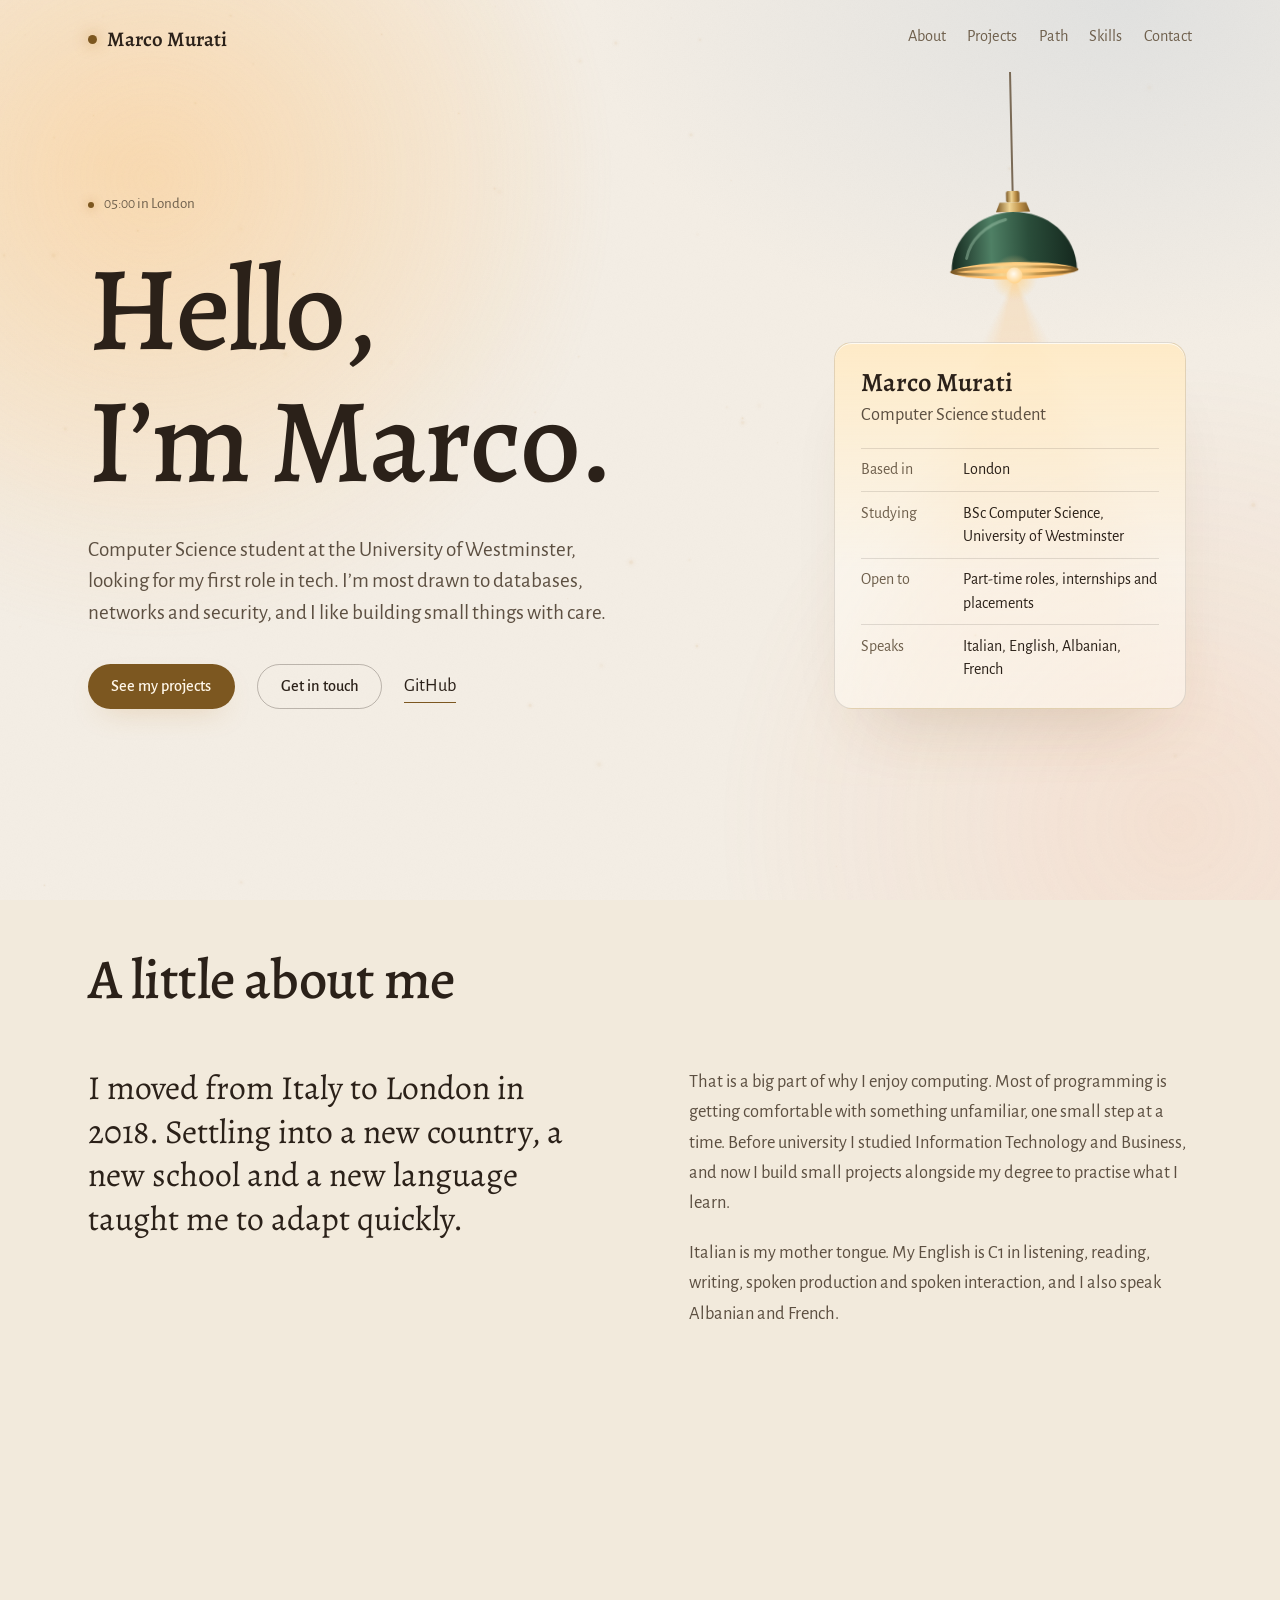
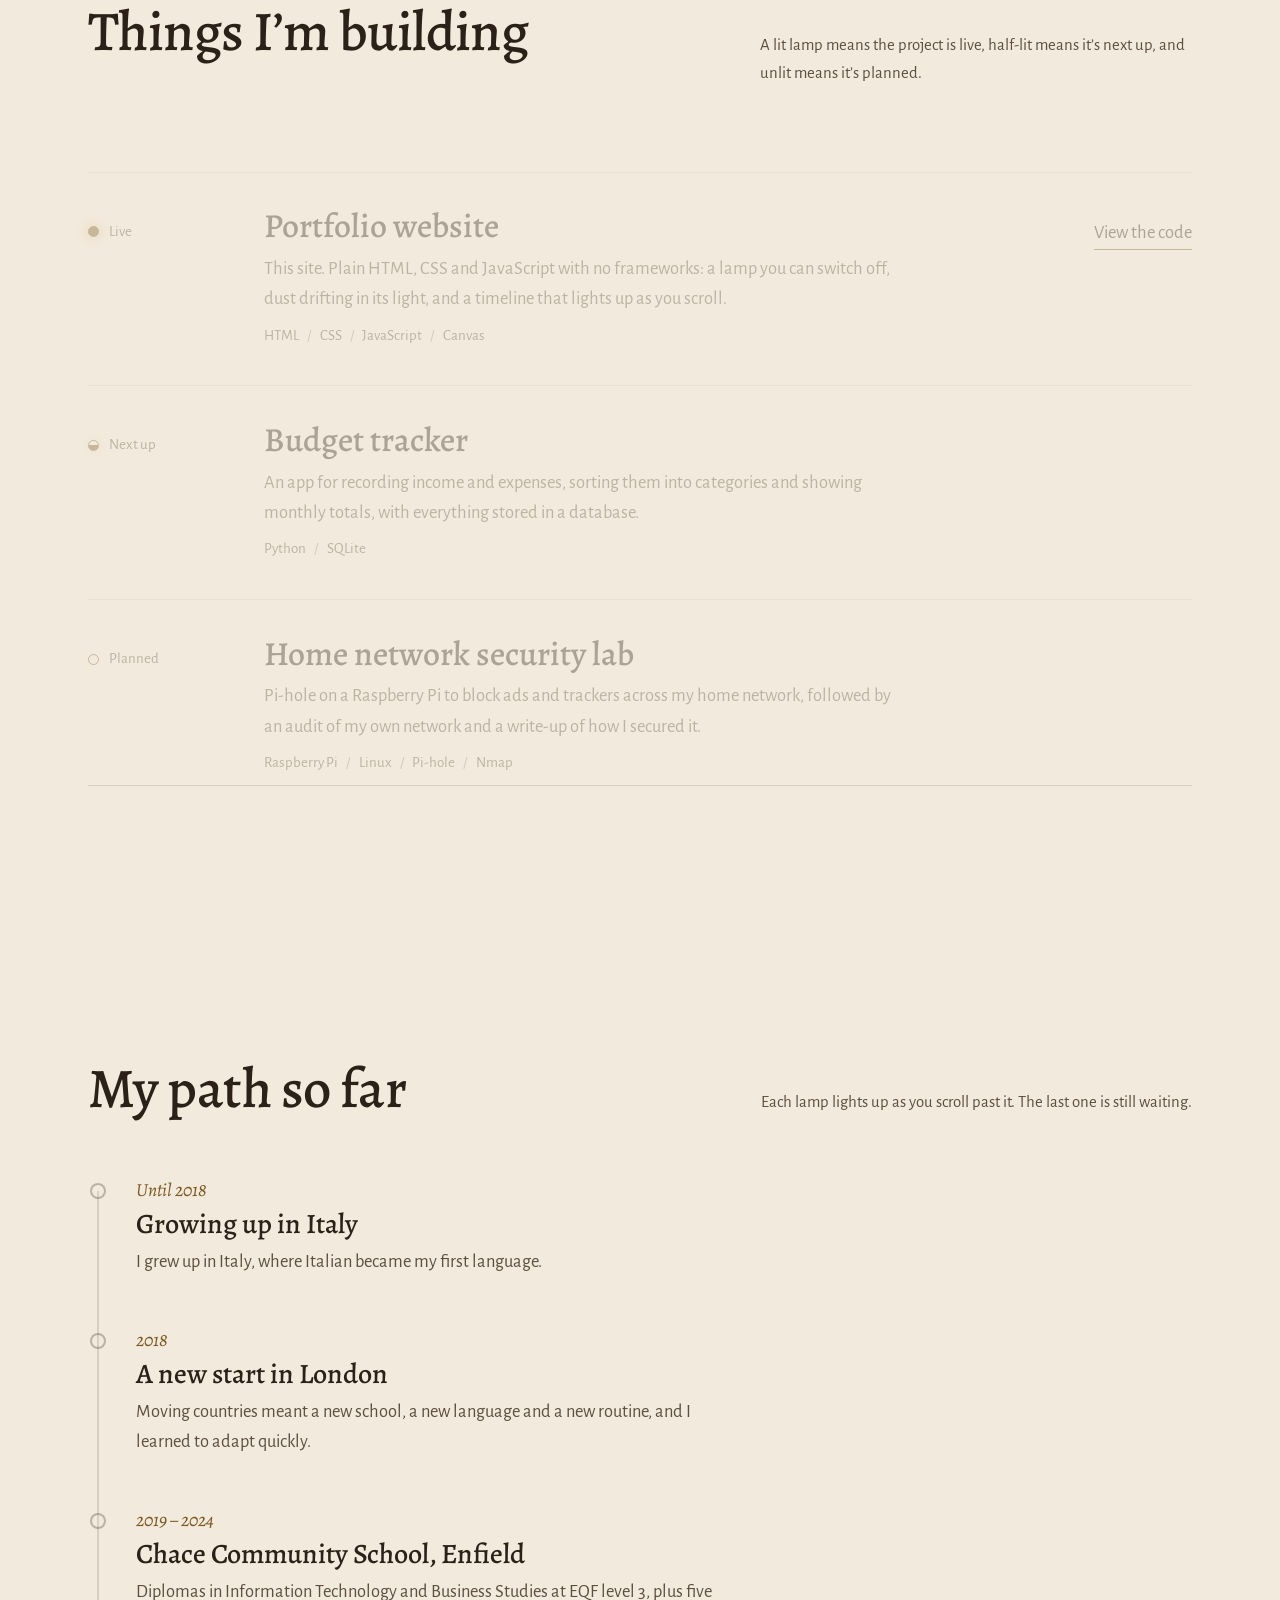
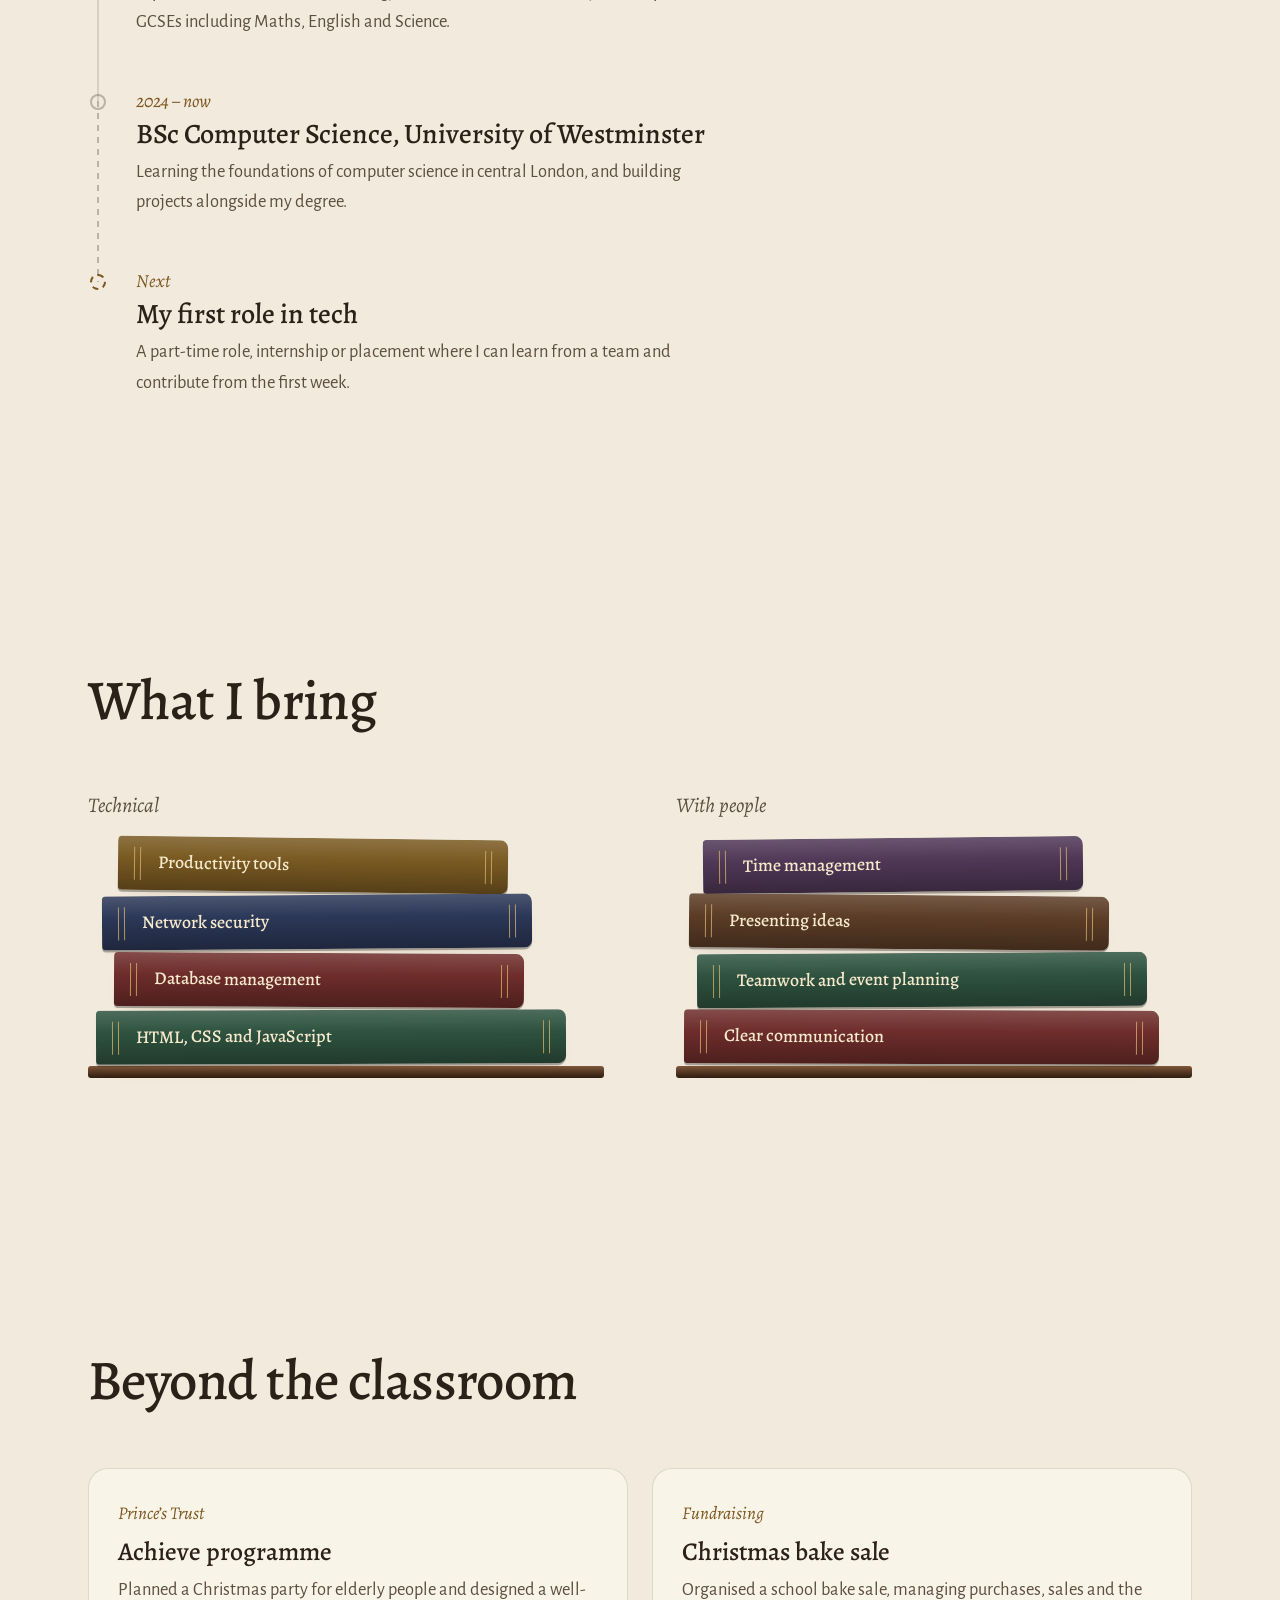
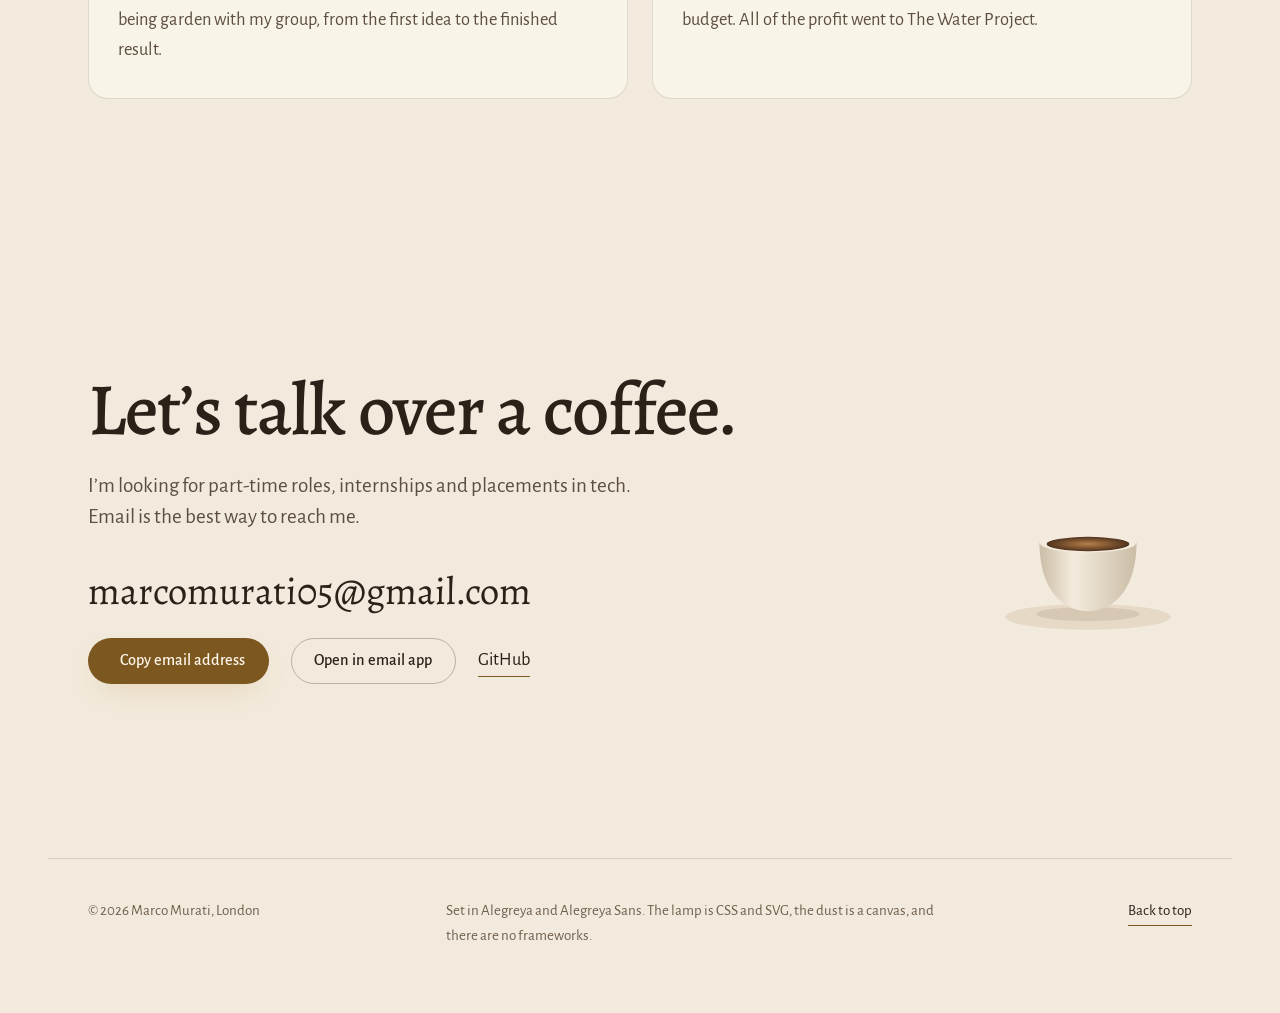
==== commit 219a9284: "Refactor greeting and remove switcher elements Removed unused switcher functionality and updated gre" ====
--- a/index.html
+++ b/index.html
@@ -322,40 +322,12 @@
     opacity 0.7s ease calc(var(--base, 0ms) + var(--i, 0) * 26ms);
 }
 .greet.is-pre .ch { transform: translateY(115%); opacity: 0; transition: none; }
-.greet.is-out .ch {
-  transform: translateY(-115%);
-  opacity: 0;
-  transition:
-    transform 0.5s cubic-bezier(0.55, 0, 0.8, 0.2) calc(var(--i, 0) * 14ms),
-    opacity 0.4s ease calc(var(--i, 0) * 14ms);
-}
 html.js .greet { visibility: hidden; animation: show-anyway 0s 2.5s forwards; }
 html.js .greet.is-built { visibility: visible; animation: none; }
 @keyframes show-anyway { to { visibility: visible; } }
 .greet-measure { position: absolute; left: -9999px; top: 0; visibility: hidden; white-space: nowrap; font-family: var(--serif); font-weight: 500; letter-spacing: -0.015em; font-size: 100px; line-height: 1; pointer-events: none; }
 
-.switcher { position: relative; justify-self: start; display: flex; flex-wrap: wrap; gap: 0.3rem 1.6rem; margin-top: 1.5rem; padding-bottom: 0.6rem; }
-.switch {
-  appearance: none; background: none; border: 0; padding: 0.2rem 0; margin: 0;
-  font: 500 1.02rem/1.3 var(--sans);
-  color: var(--ink-faint);
-  cursor: pointer;
-  transition: color 0.3s ease;
-}
-.switch:hover, .switch.is-active { color: var(--ink); }
-.switch-track {
-  position: absolute; left: 0; top: 0; height: 2px; width: 0;
-  border-radius: 2px;
-  overflow: hidden;
-  background: var(--rule-strong);
-  transition: transform 0.6s var(--ease), width 0.6s var(--ease);
-}
-.switch-fill { position: absolute; inset: 0; background: var(--brass); transform-origin: 0 50%; }
-.switch-fill.run { animation: fill-line var(--cycle, 4.4s) linear forwards; }
-.switcher.paused .switch-fill.run { animation-play-state: paused; }
-@keyframes fill-line { from { transform: scaleX(0); } to { transform: scaleX(1); } }
-
-.intro { margin-top: 1.8rem; max-width: 33rem; font-size: var(--step-1); line-height: 1.5; color: var(--ink-soft); }
+.intro { margin-top: 2rem; max-width: 33rem; font-size: var(--step-1); line-height: 1.5; color: var(--ink-soft); }
 .hero-actions { justify-self: start; display: flex; flex-wrap: wrap; align-items: center; gap: 0.85rem 1.4rem; margin-top: 2.2rem; }
 
 /* The hanging lamp */
@@ -592,10 +564,9 @@
 /* ---------- Motion ---------- */
 @media (prefers-reduced-motion: no-preference) {
   html.js .clock { animation: rise 0.9s var(--ease) 0.15s both; }
-  html.js .switcher { animation: rise 0.9s var(--ease) 0.9s both; }
-  html.js .intro { animation: rise 1s var(--ease) 1s both; }
-  html.js .hero-actions { animation: rise 1s var(--ease) 1.1s both; }
-  html.js .namecard { animation: rise 1.1s var(--ease) 1.2s both; }
+  html.js .intro { animation: rise 1s var(--ease) 0.95s both; }
+  html.js .hero-actions { animation: rise 1s var(--ease) 1.05s both; }
+  html.js .namecard { animation: rise 1.1s var(--ease) 1.15s both; }
   html.js .pendant-drop { animation: hang 1.5s cubic-bezier(0.3, 1.3, 0.5, 1) backwards; }
   html.js .site[data-lamp="on"] .beam,
   html.js .site[data-lamp="on"] .lamp-halo,
@@ -668,15 +639,8 @@
         <p class="clock"><span id="clock">London</span></p>
         <h1 class="greeting" id="greeting">
           <span class="sr-only">Hello, I’m Marco Murati.</span>
-          <span class="greet" id="greet" lang="it" aria-hidden="true"><span class="greet-line"><span class="greet-text">Ciao,</span></span><span class="greet-line"><span class="greet-text">sono Marco.</span></span></span>
+          <span class="greet" id="greet" aria-hidden="true"><span class="greet-line"><span class="greet-text">Hello,</span></span><span class="greet-line"><span class="greet-text">I’m Marco.</span></span></span>
         </h1>
-        <div class="switcher" id="switcher" role="group" aria-label="Say hello in another language">
-          <button class="switch is-active" type="button" lang="it" aria-pressed="true">Italiano</button>
-          <button class="switch" type="button" lang="en" aria-pressed="false">English</button>
-          <button class="switch" type="button" lang="sq" aria-pressed="false">Shqip</button>
-          <button class="switch" type="button" lang="fr" aria-pressed="false">Français</button>
-          <span class="switch-track" id="switch-track" aria-hidden="true"><span class="switch-fill" id="switch-fill"></span></span>
-        </div>
         <p class="intro">Computer Science student at the University of Westminster, looking for my first role in tech. I’m most drawn to databases, networks and security, and I like building small things with care.</p>
         <div class="hero-actions">
           <a class="btn btn-primary" href="#projects">See my projects</a>
@@ -769,7 +733,7 @@
           <p class="p-status"><span class="lampdot is-lit" aria-hidden="true"></span>Live</p>
           <div class="p-body">
             <h3>Portfolio website</h3>
-            <p>This site. Plain HTML, CSS and JavaScript with no frameworks: a lamp you can switch off, dust drifting in its light, and a greeting in the four languages I speak.</p>
+            <p>This site. Plain HTML, CSS and JavaScript with no frameworks: a lamp you can switch off, dust drifting in its light, and a timeline that lights up as you scroll.</p>
             <p class="tools"><span>HTML</span><span>CSS</span><span>JavaScript</span><span>Canvas</span></p>
           </div>
           <a class="p-link text-link" href="https://github.com/marcomurati05-blip/marcomurati05-blip.github.io" target="_blank" rel="noopener">View the code</a>
@@ -1082,102 +1046,38 @@
     ctx.globalAlpha = 1;
   }
 
-  /* ===== 3. Greeting in four languages ===== */
-  var phrases = {
-    it: ["Ciao,", "sono Marco."],
-    en: ["Hello,", "I’m Marco."],
-    sq: ["Përshëndetje,", "jam Marco."],
-    fr: ["Bonjour,", "je suis Marco."]
-  };
-  var order = ["it", "en", "sq", "fr"];
+  /* ===== 3. Greeting: the letters rise into place when the page opens ===== */
+  var greeting = ["Hello,", "I’m Marco."];
   var greet = doc.getElementById("greet");
   var greetLines = greet.querySelectorAll(".greet-text");
-  var switcher = doc.getElementById("switcher");
-  var buttons = switcher.querySelectorAll(".switch");
-  var track = doc.getElementById("switch-track");
-  var fill = doc.getElementById("switch-fill");
-  var current = 0, autoCycle = !reduce, switchTimer = null;
   var measurer = doc.createElement("span");
   measurer.className = "greet-measure";
   measurer.setAttribute("aria-hidden", "true");
   doc.body.appendChild(measurer);
 
   function escapeChar(c) { return c === "&" ? "&amp;" : c === "<" ? "&lt;" : c === ">" ? "&gt;" : c; }
-  function build(code) {
+  function build() {
     var n = 0;
     each(greetLines, function (line, li) {
       var html = "";
-      Array.from(phrases[code][li]).forEach(function (c) {
+      Array.from(greeting[li]).forEach(function (c) {
         html += '<span class="ch" style="--i:' + (n++) + '">' + (c === " " ? "&nbsp;" : escapeChar(c)) + "</span>";
       });
       line.innerHTML = html;
     });
-    greet.setAttribute("lang", code);
   }
   function fitGreeting() {
     var widest = 0;
-    Object.keys(phrases).forEach(function (k) {
-      phrases[k].forEach(function (line) {
-        measurer.textContent = line;
-        widest = Math.max(widest, measurer.getBoundingClientRect().width);
-      });
+    greeting.forEach(function (line) {
+      measurer.textContent = line;
+      widest = Math.max(widest, measurer.getBoundingClientRect().width);
     });
     var room = greet.parentNode.clientWidth;
     if (!widest || !room) return;
     greet.style.fontSize = clamp(100 * room / widest * 0.95, 34, 120).toFixed(1) + "px";
   }
-  function placeTrack() {
-    var btn = buttons[current];
-    track.style.width = btn.offsetWidth + "px";
-    track.style.transform = "translate(" + btn.offsetLeft + "px," + (btn.offsetTop + btn.offsetHeight + 5) + "px)";
-  }
-  function restartFill() {
-    fill.classList.remove("run");
-    void fill.offsetWidth;
-    if (autoCycle) fill.classList.add("run");
-  }
-  function go(idx, byUser) {
-    idx = (idx + order.length) % order.length;
-    if (byUser) { autoCycle = false; fill.classList.remove("run"); }
-    if (idx === current) return;
-    current = idx;
-    each(buttons, function (b, i) {
-      b.classList.toggle("is-active", i === idx);
-      b.setAttribute("aria-pressed", i === idx ? "true" : "false");
-    });
-    placeTrack();
-    restartFill();
-    var code = order[idx];
-    if (reduce) { build(code); return; }
-    var count = greet.querySelectorAll(".ch").length;
-    greet.style.setProperty("--base", "0ms");
-    greet.classList.remove("is-pre");
-    greet.classList.add("is-out");
-    clearTimeout(switchTimer);
-    switchTimer = setTimeout(function () {
-      build(code);
-      greet.classList.add("is-pre");
-      greet.classList.remove("is-out");
-      void greet.offsetWidth;
-      greet.classList.remove("is-pre");
-    }, 380 + count * 14);
-  }
-  each(buttons, function (b, i) { b.addEventListener("click", function () { go(i, true); }); });
-  fill.addEventListener("animationend", function () { if (autoCycle) go(current + 1, false); });
-
-  var pauseReasons = {};
-  function setPause(reason, on) {
-    if (on) pauseReasons[reason] = true; else delete pauseReasons[reason];
-    switcher.classList.toggle("paused", Object.keys(pauseReasons).length > 0);
-  }
-  [doc.getElementById("greeting"), switcher].forEach(function (el) {
-    el.addEventListener("pointerenter", function () { setPause("hover", true); });
-    el.addEventListener("pointerleave", function () { setPause("hover", false); });
-  });
-  switcher.addEventListener("focusin", function () { setPause("focus", true); });
-  switcher.addEventListener("focusout", function () { setPause("focus", false); });
-
-  build("it");
+
+  build();
   fitGreeting();
   if (!reduce) {
     greet.style.setProperty("--base", "550ms");
@@ -1185,7 +1085,6 @@
     greet.classList.add("is-built");
     void greet.offsetWidth;
     requestAnimationFrame(function () { greet.classList.remove("is-pre"); });
-    setTimeout(function () { if (autoCycle) restartFill(); }, 1400);
   } else {
     greet.classList.add("is-built");
   }
@@ -1265,10 +1164,6 @@
     }, { rootMargin: "-45% 0px -54% 0px" });
     Object.keys(navFor).forEach(function (id) { var el = doc.getElementById(id); if (el) sectionIO.observe(el); });
 
-    var heroIO = new IntersectionObserver(function (entries) {
-      setPause("away", !entries[0].isIntersecting);
-    });
-    heroIO.observe(doc.getElementById("hero"));
 
     if (!reduce) {
       var revealIO = new IntersectionObserver(function (entries) {
@@ -1336,7 +1231,6 @@
   /* ===== 9. Keep everything in step with resizing, theme changes and fonts ===== */
   function relayout() {
     fitGreeting();
-    placeTrack();
     placeIndicator();
     resizeCanvas();
     measurePath();
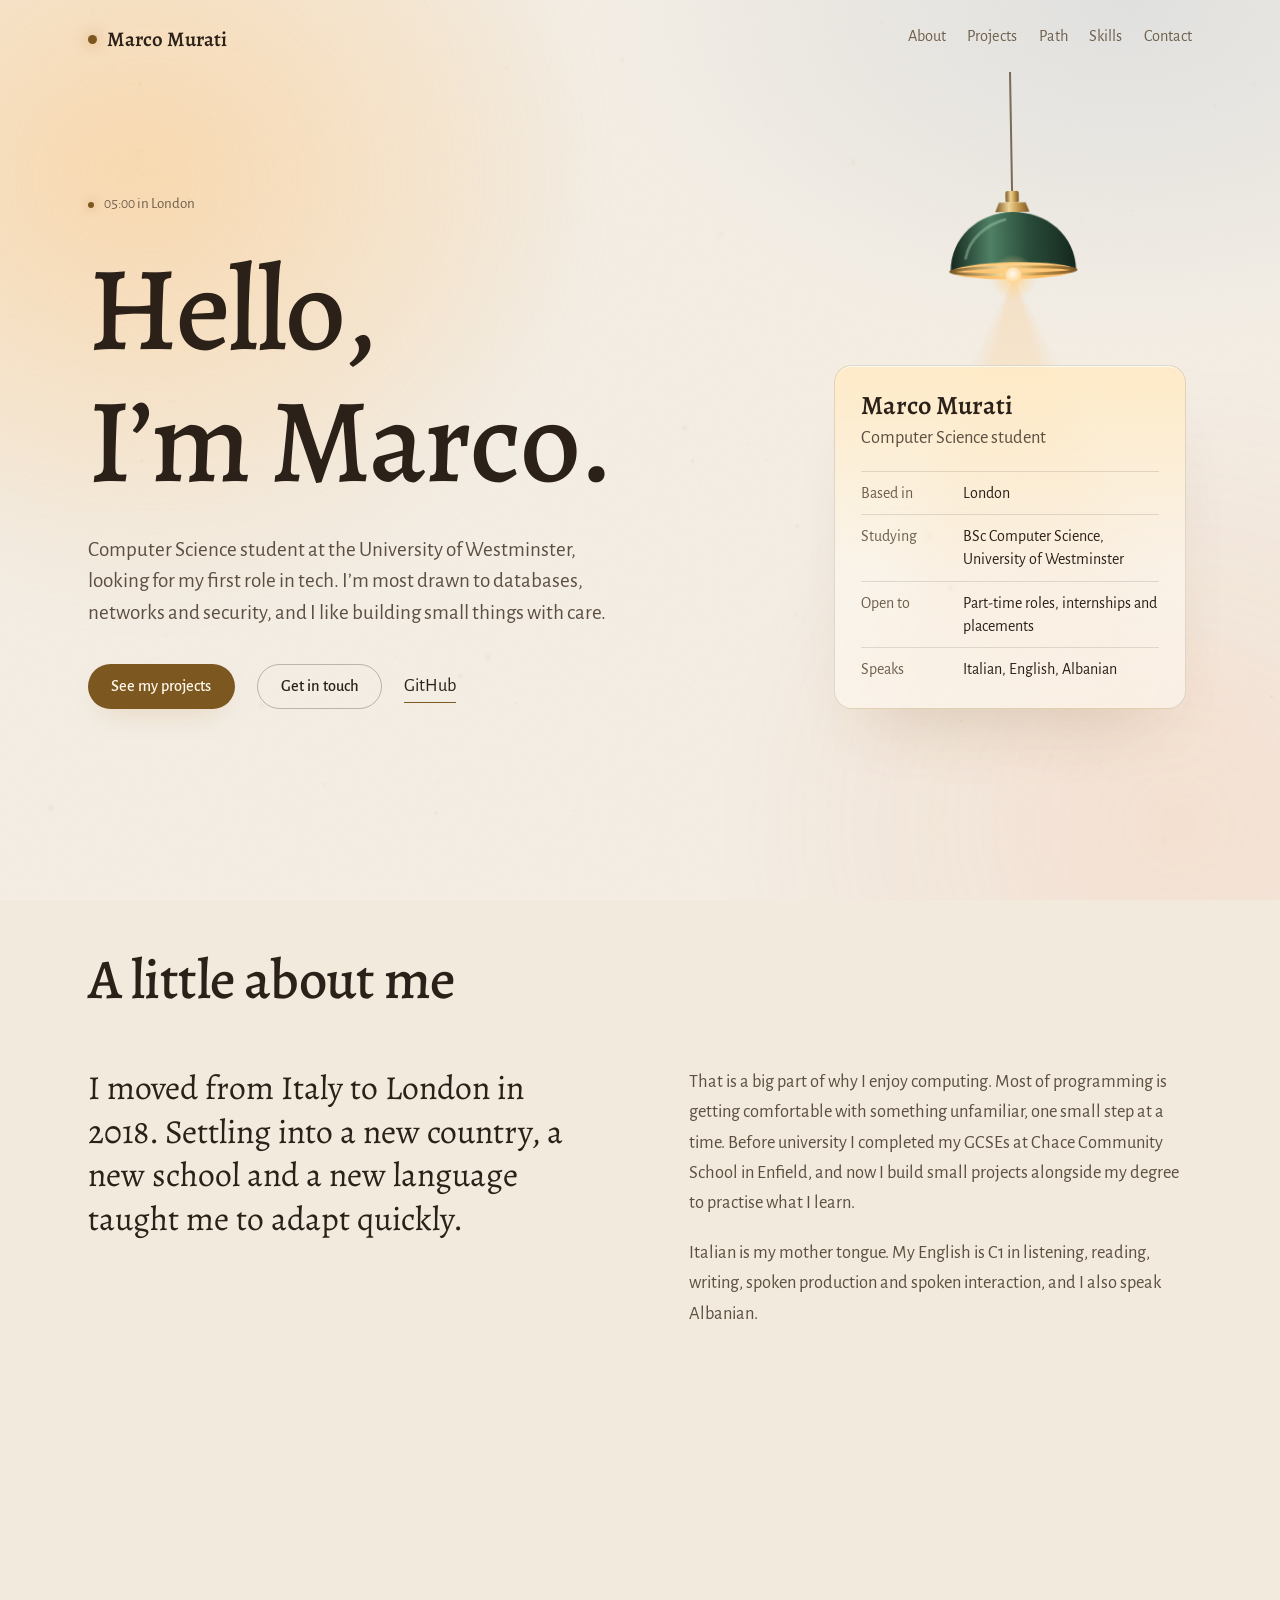
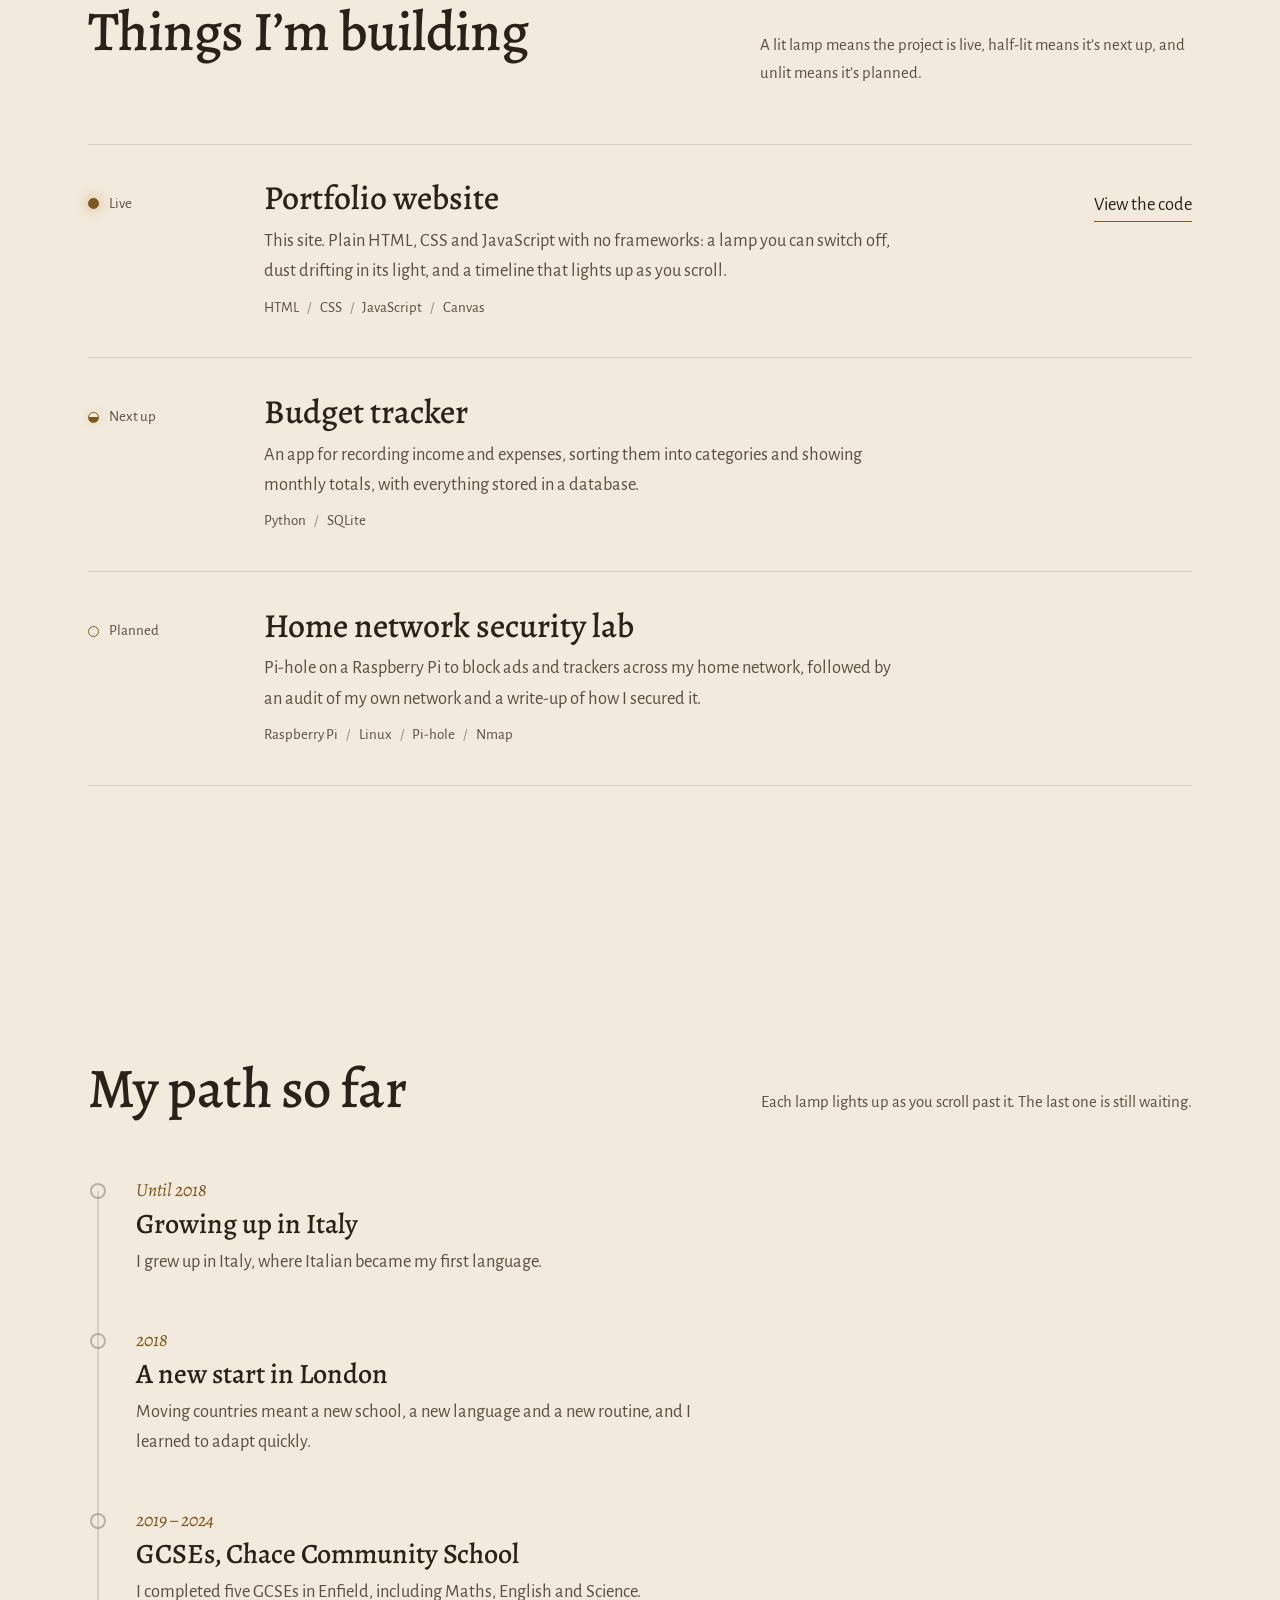
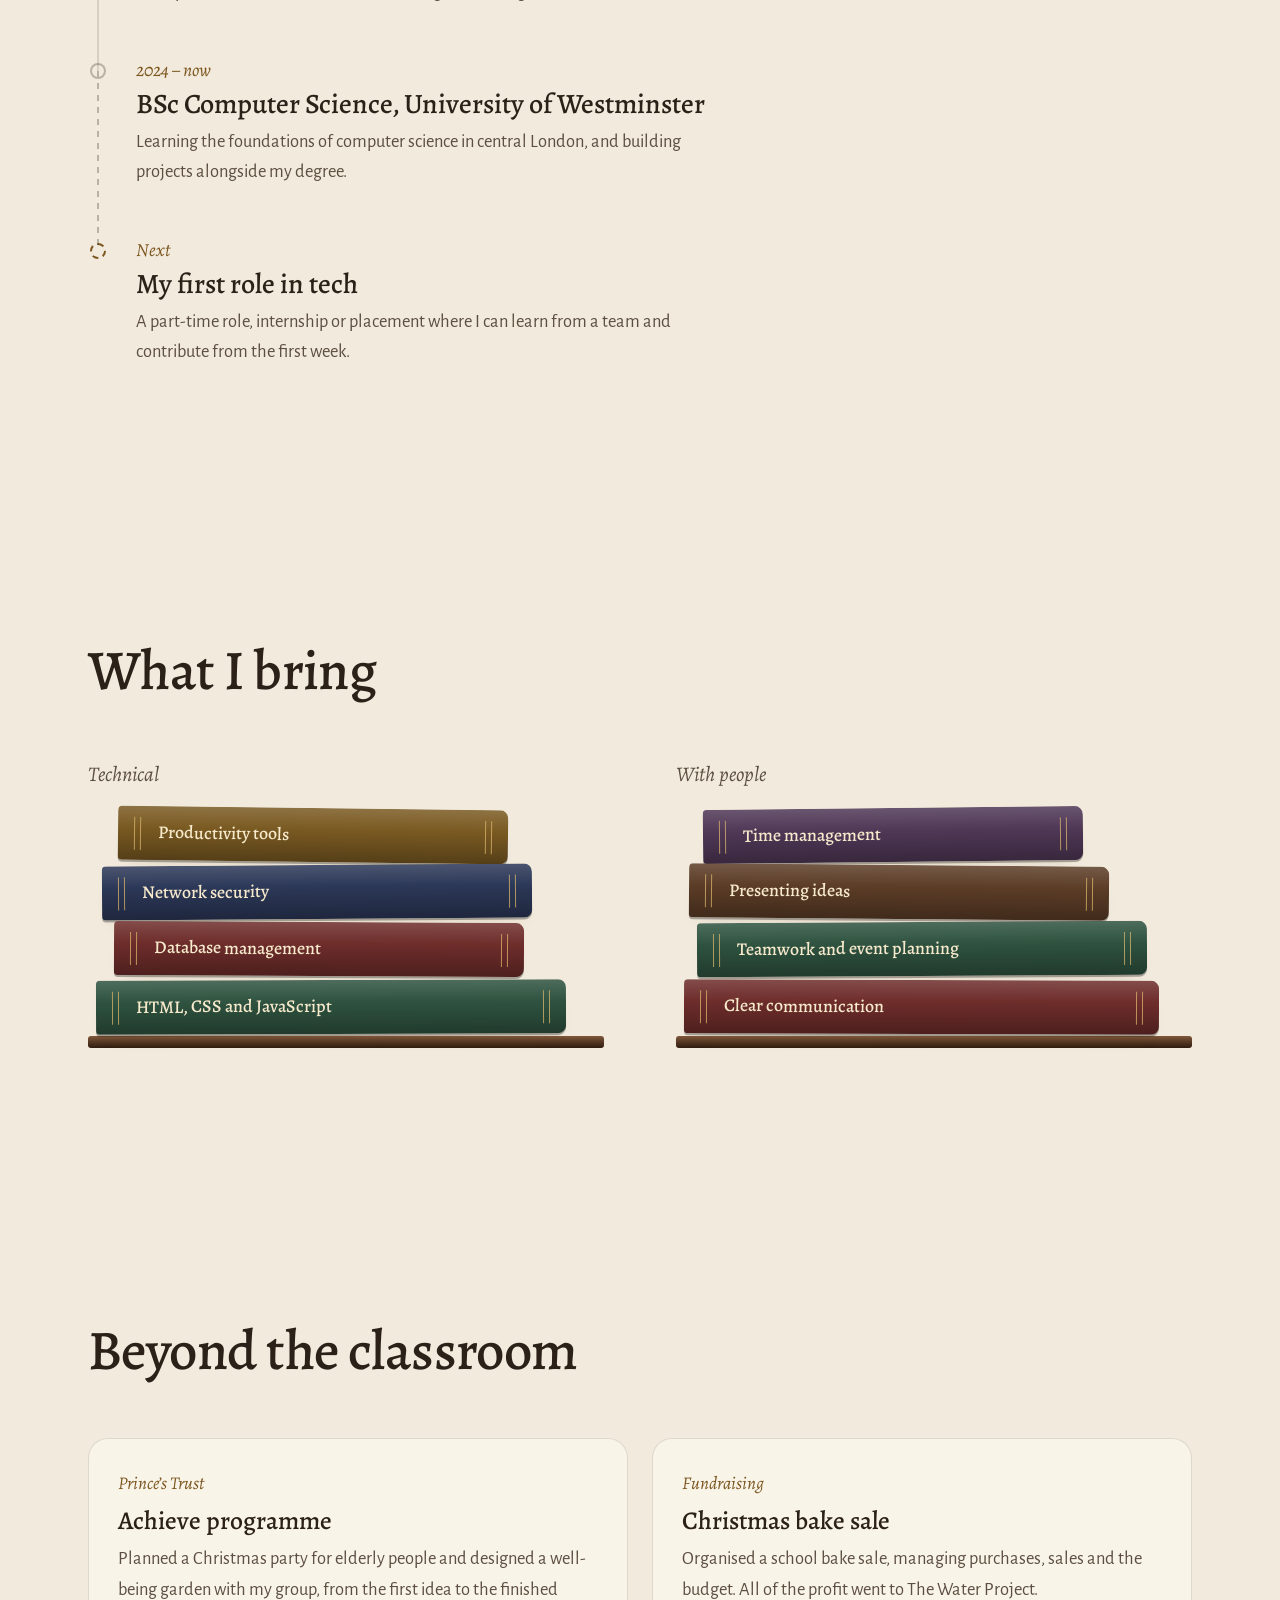
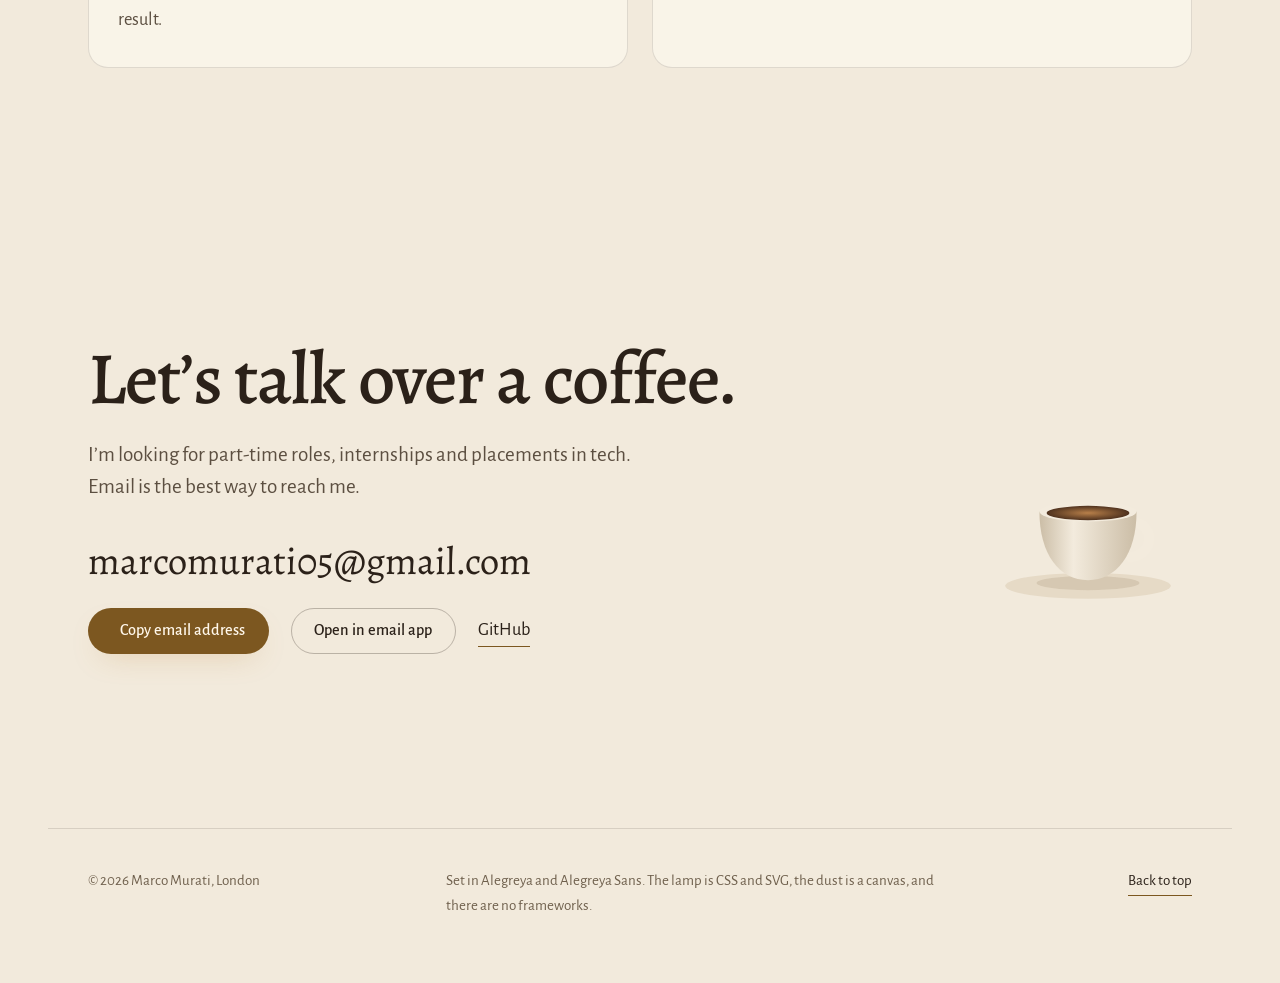
==== commit 0927ff74: "Update language skills and education details in index.html" ====
--- a/index.html
+++ b/index.html
@@ -702,7 +702,7 @@
             <div><dt>Based in</dt><dd>London</dd></div>
             <div><dt>Studying</dt><dd>BSc Computer Science, University of Westminster</dd></div>
             <div><dt>Open to</dt><dd>Part-time roles, internships and placements</dd></div>
-            <div><dt>Speaks</dt><dd>Italian, English, Albanian, French</dd></div>
+            <div><dt>Speaks</dt><dd>Italian, English, Albanian</dd></div>
           </dl>
         </div>
       </div>
@@ -716,8 +716,8 @@
       <div class="about-grid">
         <p class="lead" data-reveal>I moved from Italy to London in 2018. Settling into a new country, a new school and a new language taught me to adapt quickly.</p>
         <div class="about-body" data-reveal style="--d: 120ms">
-          <p>That is a big part of why I enjoy computing. Most of programming is getting comfortable with something unfamiliar, one small step at a time. Before university I studied Information Technology and Business, and now I build small projects alongside my degree to practise what I learn.</p>
-          <p>Italian is my mother tongue. My English is C1 in listening, reading, writing, spoken production and spoken interaction, and I also speak Albanian and French.</p>
+          <p>That is a big part of why I enjoy computing. Most of programming is getting comfortable with something unfamiliar, one small step at a time. Before university I completed my GCSEs at Chace Community School in Enfield, and now I build small projects alongside my degree to practise what I learn.</p>
+          <p>Italian is my mother tongue. My English is C1 in listening, reading, writing, spoken production and spoken interaction, and I also speak Albanian.</p>
         </div>
       </div>
     </section>
@@ -780,8 +780,8 @@
         <li class="milestone" data-reveal>
           <span class="m-dot" aria-hidden="true"></span>
           <p class="m-when">2019 – 2024</p>
-          <h3>Chace Community School, Enfield</h3>
-          <p class="m-text">Diplomas in Information Technology and Business Studies at EQF level 3, plus five GCSEs including Maths, English and Science.</p>
+          <h3>GCSEs, Chace Community School</h3>
+          <p class="m-text">I completed five GCSEs in Enfield, including Maths, English and Science.</p>
         </li>
         <li class="milestone" data-reveal>
           <span class="m-dot" aria-hidden="true"></span>
